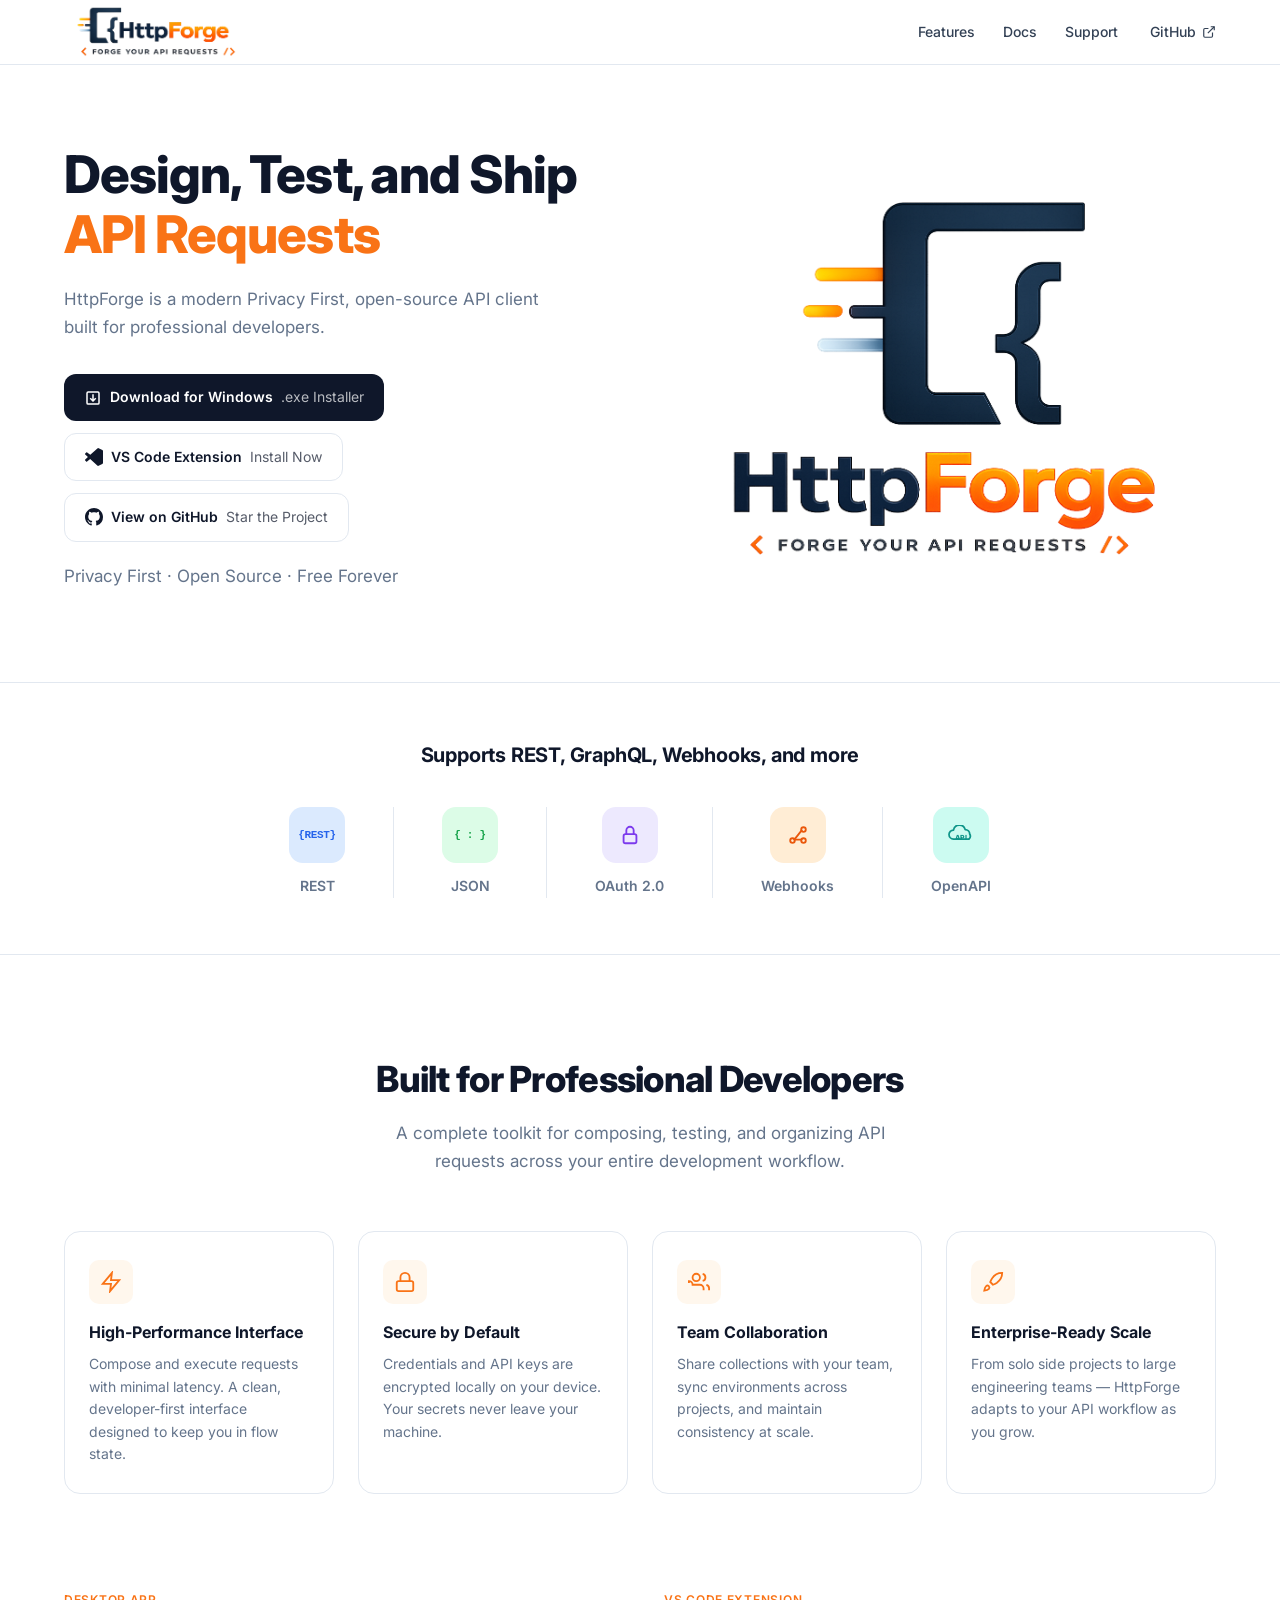
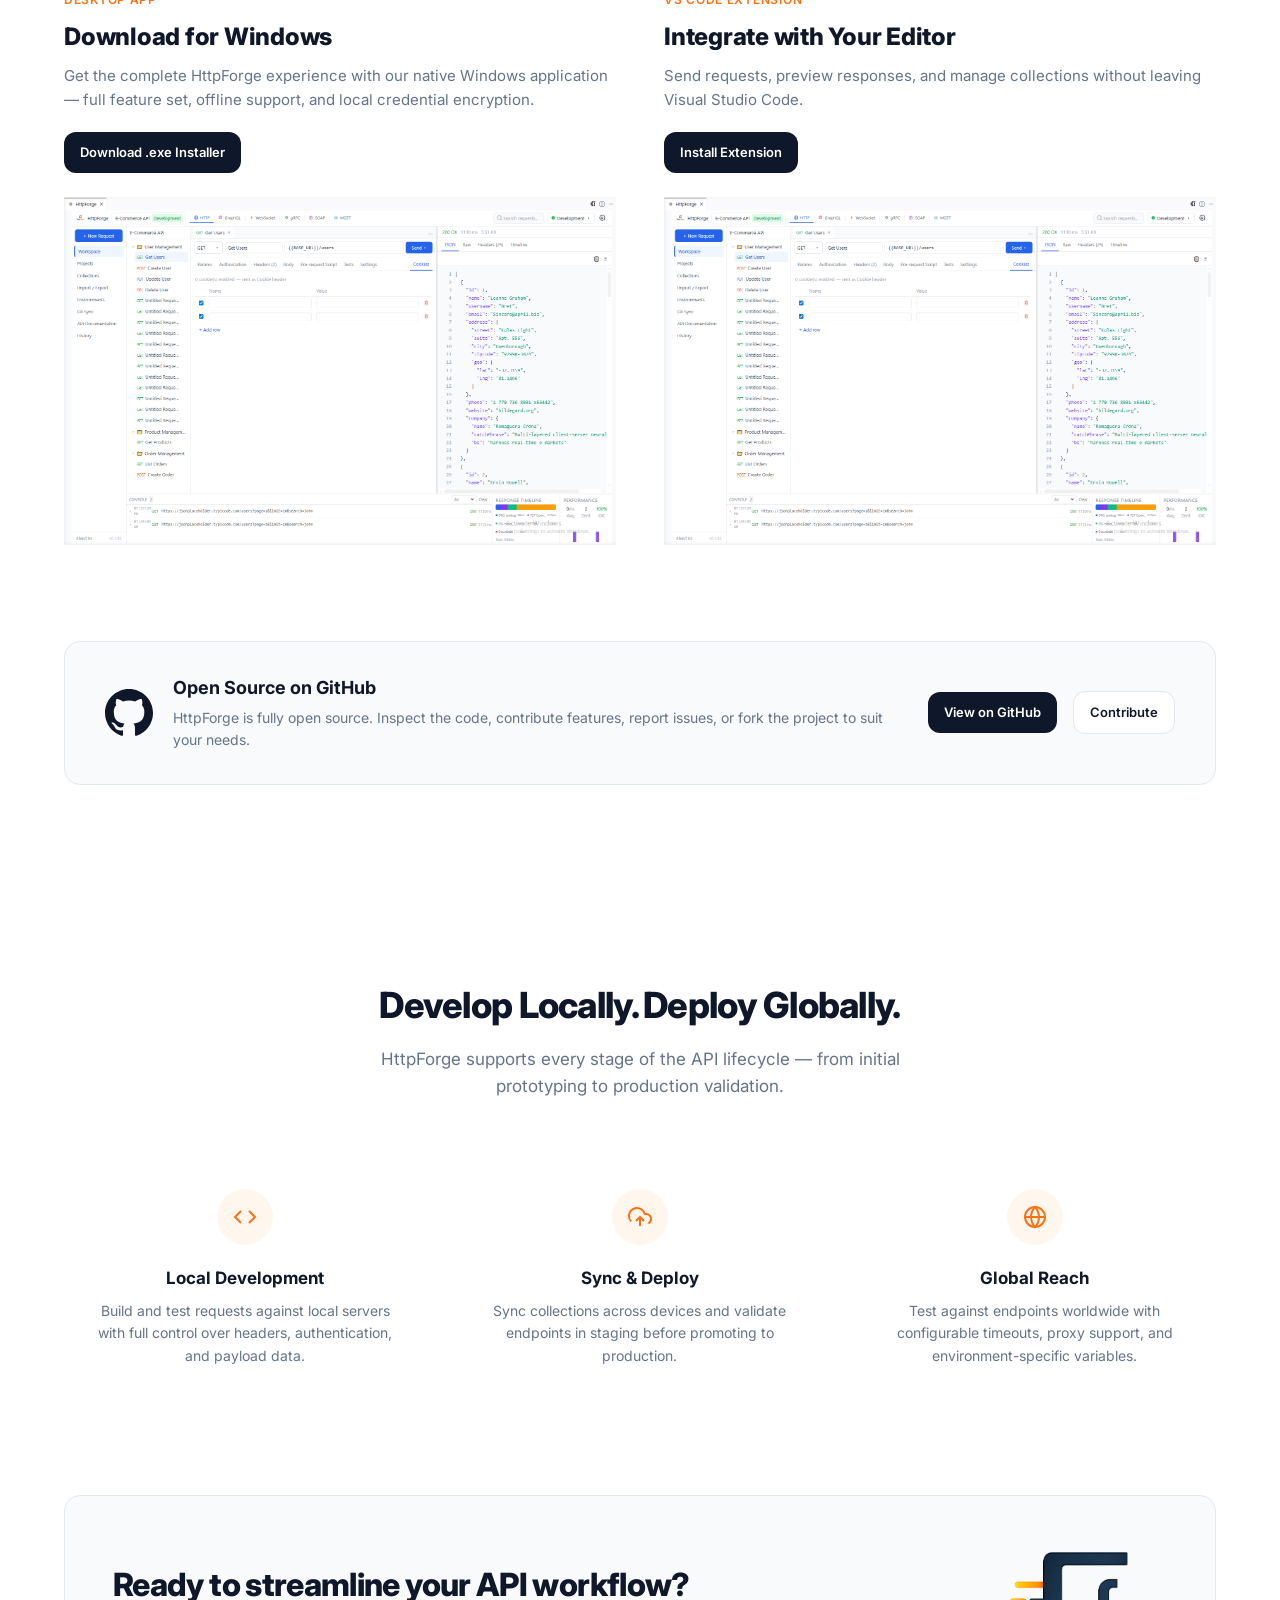
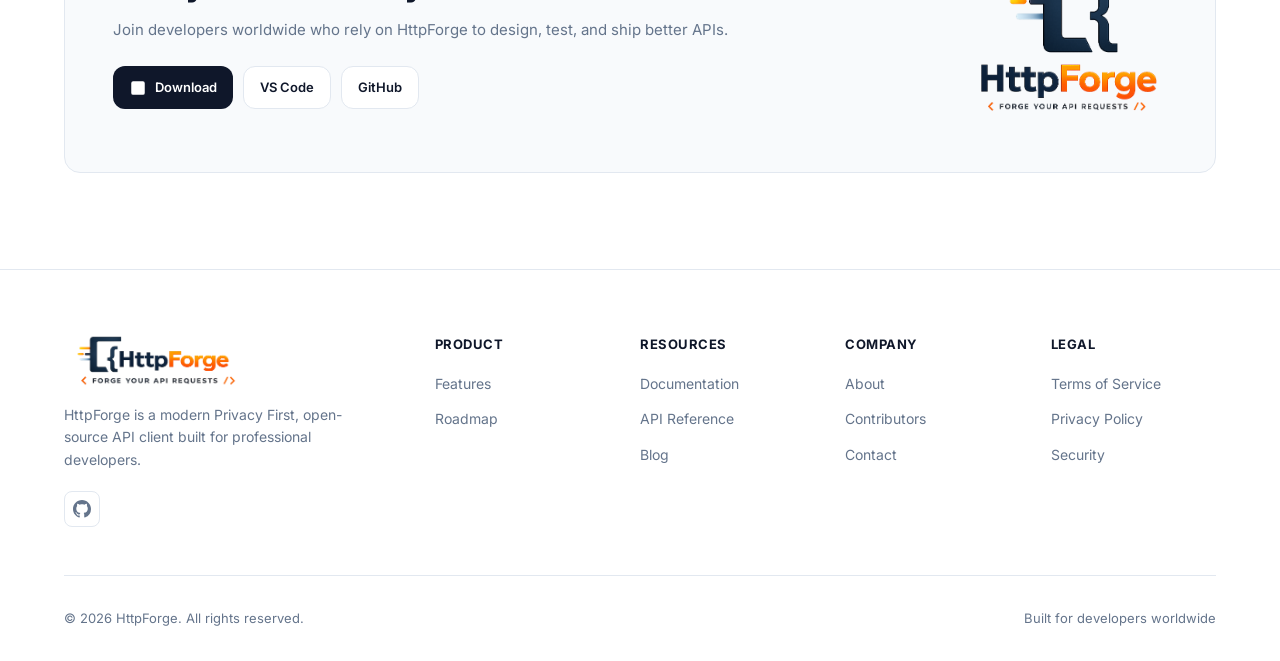
==== index.html @ e7be972b "updated updated" ====
<!DOCTYPE html>
<html lang="en">
<head>
  <meta charset="UTF-8">
  <meta name="viewport" content="width=device-width, initial-scale=1.0">
  <meta name="theme-color" content="#0f172a">
  <title>HttpForge — Modern Open-Source API Client for Developers</title>
  <meta name="description" content="HttpForge is a modern Privacy First, open-source API client built for professional developers. Design, test, and manage REST API requests on Windows and VS Code.">
  <meta name="keywords" content="API client, REST API testing, HTTP client, Postman alternative, open source API tool, VS Code extension, Windows API client">
  <meta name="robots" content="index, follow">
  <meta name="author" content="HttpForge">
  <link rel="canonical" href="https://httpforge.com/">
  <meta property="og:type" content="website">
  <meta property="og:url" content="https://httpforge.com/">
  <meta property="og:title" content="HttpForge — Modern Open-Source API Client for Developers">
  <meta property="og:description" content="HttpForge is a modern Privacy First, open-source API client built for professional developers.">
  <meta property="og:image" content="https://httpforge.com/assets/fulllogo.png">
  <meta property="og:site_name" content="HttpForge">
  <meta property="og:locale" content="en_US">
  <meta name="twitter:card" content="summary_large_image">
  <meta name="twitter:title" content="HttpForge — Modern Open-Source API Client for Developers">
  <meta name="twitter:description" content="HttpForge is a modern Privacy First, open-source API client built for professional developers.">
  <meta name="twitter:image" content="https://httpforge.com/assets/fulllogo.png">
  <meta name="theme-color" content="#0f172a">
  <link rel="preconnect" href="https://fonts.googleapis.com">
  <link rel="preconnect" href="https://fonts.gstatic.com" crossorigin>
  <link href="https://fonts.googleapis.com/css2?family=Inter:wght@400;500;600;700;800&display=swap" rel="stylesheet">
  <link rel="stylesheet" href="css/style.css">
  <link rel="icon" href="assets/logo.png" type="image/png">
  <script type="application/ld+json">
  {
    "@context": "https://schema.org",
    "@graph": [
      {
        "@type": "WebSite",
        "name": "HttpForge",
        "url": "https://httpforge.com",
        "description": "HttpForge is a modern Privacy First, open-source API client built for professional developers."
      },
      {
        "@type": "SoftwareApplication",
        "name": "HttpForge",
        "applicationCategory": "DeveloperApplication",
        "operatingSystem": "Windows",
        "offers": {
          "@type": "Offer",
          "price": "0",
          "priceCurrency": "USD"
        },
        "description": "HttpForge is a modern Privacy First, open-source API client built for professional developers.",
        "url": "https://httpforge.com",
        "downloadUrl": "https://httpforge.com/#download"
      },
      {
        "@type": "Organization",
        "name": "HttpForge",
        "url": "https://httpforge.com",
        "logo": "https://httpforge.com/assets/logo.png",
        "email": "httpforge@outlook.com",
        "sameAs": ["https://github.com/httpforge"]
      }
    ]
  }
  </script>
</head>
<body>

  <header class="header">
    <div class="container header-inner">
      <a href="index.html" class="logo">
        <img class="logo-icon" src="assets/logo.png" alt="HttpForge — Modern API Client" width="54" height="54">
      </a>
      <nav class="nav" aria-label="Main navigation">
        <ul class="nav-links" id="navLinks">
          <li><a href="#features">Features</a></li>
          <li><a href="docs.html">Docs</a></li>
          <li><a href="support.html">Support</a></li>
        </ul>
        <a href="https://github.com/httpforge" class="nav-github" target="_blank" rel="noopener noreferrer">
          GitHub
          <svg width="14" height="14" viewBox="0 0 24 24" fill="none" stroke="currentColor" stroke-width="2" aria-hidden="true"><path d="M18 13v6a2 2 0 01-2 2H5a2 2 0 01-2-2V8a2 2 0 012-2h6"/><polyline points="15 3 21 3 21 9"/><line x1="10" y1="14" x2="21" y2="3"/></svg>
        </a>
        <button class="menu-toggle" id="menuToggle" aria-label="Toggle navigation menu" aria-expanded="false">
          <svg width="24" height="24" viewBox="0 0 24 24" fill="none" stroke="currentColor" stroke-width="2" aria-hidden="true"><line x1="3" y1="6" x2="21" y2="6"/><line x1="3" y1="12" x2="21" y2="12"/><line x1="3" y1="18" x2="21" y2="18"/></svg>
        </button>
      </nav>
    </div>
  </header>

  <main>
  <section class="hero">
    <div class="container hero-inner">
      <div class="hero-content">
        <h1>Design, Test, and Ship <span class="accent">API Requests</span></h1>
        <p>HttpForge is a modern Privacy First, open-source API client built for professional developers.</p>
        <div class="hero-actions">
          <a href="#download" class="btn btn-primary">
            <svg class="btn-icon" viewBox="0 0 24 24" fill="currentColor"><path d="M3 5.5A2.5 2.5 0 015.5 3h13A2.5 2.5 0 0121 5.5v13a2.5 2.5 0 01-2.5 2.5h-13A2.5 2.5 0 013 18.5v-13zM5.5 5a.5.5 0 00-.5.5v13a.5.5 0 00.5.5h13a.5.5 0 00.5-.5v-13a.5.5 0 00-.5-.5h-13z"/><path d="M11 7h2v6.5l2-2 1.4 1.4L12 17.3 7.6 12.9 9 11.5l2 2V7z"/></svg>
            Download for Windows
            <span style="opacity:.7;font-weight:400">.exe Installer</span>
          </a>
          <a href="#vscode" class="btn btn-outline">
            <svg class="btn-icon" viewBox="0 0 24 24" fill="currentColor"><path d="M23.15 2.587L18.21.21a1.494 1.494 0 00-1.705.29l-9.46 8.63-4.12-3.128a.999.999 0 00-1.276.057L.327 7.261A1 1 0 00.326 8.74L3.899 12 .326 15.26a1 1 0 000 1.479l1.185 1.165a1 1 0 001.276.057l4.12-3.128 9.46 8.63a1.492 1.492 0 001.705.29l4.942-2.377A1.5 1.5 0 0024 20.06V3.939a1.5 1.5 0 00-.85-1.352z"/></svg>
            VS Code Extension
            <span style="opacity:.7;font-weight:400">Install Now</span>
          </a>
          <a href="https://github.com/httpforge" class="btn btn-outline" target="_blank" rel="noopener noreferrer">
            <svg class="btn-icon" viewBox="0 0 24 24" fill="currentColor"><path d="M12 0C5.37 0 0 5.37 0 12c0 5.31 3.435 9.795 8.205 11.385.6.105.825-.255.825-.57 0-.285-.015-1.23-.015-2.235-3.015.555-3.795-.735-4.035-1.395-.135-.345-.72-1.395-1.23-1.695-.42-.225-1.02-.78-.015-.795.945-.015 1.62.87 1.845 1.23 1.08 1.815 2.805 1.305 3.495.99.105-.78.42-1.305.765-1.605-2.67-.3-5.46-1.335-5.46-5.925 0-1.305.465-2.385 1.23-3.225-.12-.3-.54-1.53.12-3.18 0 0 1.005-.315 3.3 1.23.96-.27 1.98-.405 3-.405s2.04.135 3 .405c2.295-1.56 3.3-1.23 3.3-1.23.66 1.65.24 2.88.12 3.18.765.84 1.23 1.905 1.23 3.225 0 4.605-2.805 5.625-5.475 5.925.435.375.81 1.095.81 2.22 0 1.605-.015 2.895-.015 3.3 0 .315.225.69.825.57A12.02 12.02 0 0024 12c0-6.63-5.37-12-12-12z"/></svg>
            View on GitHub
            <span style="opacity:.7;font-weight:400">Star the Project</span>
          </a>
        </div>
        <p class="hero-note">Privacy First · Open Source · Free Forever</p>
      </div>
      <div class="hero-visual">
       <img src="assets/fulllogo.png" alt="HttpForge API client interface showing request builder and response panel" width="480" height="400">
      </div>
    </div>
  </section>

  <!-- Supported Protocols -->
  <section class="trusted" aria-label="Supported protocols">
    <div class="container trusted-inner">
      <p class="trusted-label">Supports REST, GraphQL, Webhooks, and more</p>
      <div class="protocol-grid">
        <div class="protocol-item">
          <div class="protocol-icon protocol-icon--rest" aria-hidden="true">
            <span class="protocol-glyphs">{REST}</span>
          </div>
          <span class="protocol-name">REST</span>
        </div>
        <div class="protocol-item">
          <div class="protocol-icon protocol-icon--json" aria-hidden="true">
            <span class="protocol-glyphs">{ : }</span>
          </div>
          <span class="protocol-name">JSON</span>
        </div>
        <div class="protocol-item">
          <div class="protocol-icon protocol-icon--oauth" aria-hidden="true">
            <svg width="22" height="22" viewBox="0 0 24 24" fill="none" stroke="currentColor" stroke-width="2" stroke-linecap="round" stroke-linejoin="round"><rect x="5" y="11" width="14" height="10" rx="2"/><path d="M8 11V7a4 4 0 118 0v4"/></svg>
          </div>
          <span class="protocol-name">OAuth 2.0</span>
        </div>
        <div class="protocol-item">
          <div class="protocol-icon protocol-icon--webhooks" aria-hidden="true">
            <svg width="22" height="22" viewBox="0 0 24 24" fill="none" stroke="currentColor" stroke-width="2" stroke-linecap="round"><circle cx="6" cy="18" r="2.5"/><circle cx="18" cy="6" r="2.5"/><circle cx="18" cy="18" r="2.5"/><line x1="8" y1="17" x2="16" y2="7"/><line x1="8" y1="17" x2="16" y2="17"/></svg>
          </div>
          <span class="protocol-name">Webhooks</span>
        </div>
        <div class="protocol-item">
          <div class="protocol-icon protocol-icon--openapi" aria-hidden="true">
            <svg width="28" height="20" viewBox="0 0 28 20" fill="none" stroke="currentColor" stroke-width="1.75" stroke-linecap="round" stroke-linejoin="round"><path d="M22 14H6.5A4.5 4.5 0 012 9.5 4.5 4.5 0 016.5 5 6 6 0 0118.2 4.5 4.5 4.5 0 0122.7 9 4 4 0 0122 14z"/></svg>
            <span class="protocol-openapi-text">API</span>
          </div>
          <span class="protocol-name">OpenAPI</span>
        </div>
      </div>
    </div>
  </section>

  <!-- Features -->
  <section class="section" id="features">
    <div class="container">
      <div class="section-header">
        <h2>Built for Professional Developers</h2>
        <p>A complete toolkit for composing, testing, and organizing API requests across your entire development workflow.</p>
      </div>
      <div class="features-grid">
        <div class="feature-card">
          <div class="feature-icon">
            <svg width="22" height="22" viewBox="0 0 24 24" fill="none" stroke="currentColor" stroke-width="2"><polygon points="13 2 3 14 12 14 11 22 21 10 12 10 13 2"/></svg>
          </div>
          <h3>High-Performance Interface</h3>
          <p>Compose and execute requests with minimal latency. A clean, developer-first interface designed to keep you in flow state.</p>
        </div>
        <div class="feature-card">
          <div class="feature-icon">
            <svg width="22" height="22" viewBox="0 0 24 24" fill="none" stroke="currentColor" stroke-width="2"><rect x="3" y="11" width="18" height="11" rx="2"/><path d="M7 11V7a5 5 0 0110 0v4"/></svg>
          </div>
          <h3>Secure by Default</h3>
          <p>Credentials and API keys are encrypted locally on your device. Your secrets never leave your machine.</p>
        </div>
        <div class="feature-card">
          <div class="feature-icon">
            <svg width="22" height="22" viewBox="0 0 24 24" fill="none" stroke="currentColor" stroke-width="2"><path d="M17 21v-2a4 4 0 00-4-4H5a4 4 0 00-4-4v2"/><circle cx="9" cy="7" r="4"/><path d="M23 21v-2a4 4 0 00-3-3.87M16 3.13a4 4 0 010 7.75"/></svg>
          </div>
          <h3>Team Collaboration</h3>
          <p>Share collections with your team, sync environments across projects, and maintain consistency at scale.</p>
        </div>
        <div class="feature-card">
          <div class="feature-icon">
            <svg width="22" height="22" viewBox="0 0 24 24" fill="none" stroke="currentColor" stroke-width="2"><path d="M4.5 16.5c-1.5 1.26-2 5-2 5s3.74-.5 5-2c.71-.84.7-2.13-.09-2.91a2.18 2.18 0 00-2.91-.09z"/><path d="M12 15l-3-3a22 22 0 012-3.95A12.88 12.88 0 0122 2c0 2.72-.78 7.5-6 11a22.35 22.35 0 01-4 2z"/></svg>
          </div>
          <h3>Enterprise-Ready Scale</h3>
          <p>From solo side projects to large engineering teams — HttpForge adapts to your API workflow as you grow.</p>
        </div>
      </div>
    </div>
  </section>

  <!-- Product Showcase -->
  <section class="section" style="padding-top:0">
    <div class="container product-showcase">
      <div class="product-block" id="download">
        <span class="product-label">Desktop App</span>
        <h3>Download for Windows</h3>
        <p>Get the complete HttpForge experience with our native Windows application — full feature set, offline support, and local credential encryption.</p>
        <a href="#" class="btn btn-primary btn-sm">Download .exe Installer</a>
        <image src="./assets/vs_code.png" />
      </div>
      <div class="product-block" id="vscode">
        <span class="product-label">VS Code Extension</span>
        <h3>Integrate with Your Editor</h3>
        <p>Send requests, preview responses, and manage collections without leaving Visual Studio Code.</p>
        <a href="#" class="btn btn-primary btn-sm">Install Extension</a>
        <image src="./assets/vs_code.png" />
      </div>
    </div>
  </section>

  <!-- Open Source -->
  <section class="opensource">
    <div class="container">
      <div class="opensource-card">
        <div class="opensource-info">
          <svg class="gh-icon" viewBox="0 0 24 24" fill="currentColor"><path d="M12 0C5.37 0 0 5.37 0 12c0 5.31 3.435 9.795 8.205 11.385.6.105.825-.255.825-.57 0-.285-.015-1.23-.015-2.235-3.015.555-3.795-.735-4.035-1.395-.135-.345-.72-1.395-1.23-1.695-.42-.225-1.02-.78-.015-.795.945-.015 1.62.87 1.845 1.23 1.08 1.815 2.805 1.305 3.495.99.105-.78.42-1.305.765-1.605-2.67-.3-5.46-1.335-5.46-5.925 0-1.305.465-2.385 1.23-3.225-.12-.3-.54-1.53.12-3.18 0 0 1.005-.315 3.3 1.23.96-.27 1.98-.405 3-.405s2.04.135 3 .405c2.295-1.56 3.3-1.23 3.3-1.23.66 1.65.24 2.88.12 3.18.765.84 1.23 1.905 1.23 3.225 0 4.605-2.805 5.625-5.475 5.925.435.375.81 1.095.81 2.22 0 1.605-.015 2.895-.015 3.3 0 .315.225.69.825.57A12.02 12.02 0 0024 12c0-6.63-5.37-12-12-12z"/></svg>
          <div>
            <h3>Open Source on GitHub</h3>
            <p>HttpForge is fully open source. Inspect the code, contribute features, report issues, or fork the project to suit your needs.</p>
          </div>
        </div>
        <div class="opensource-actions">
          <a href="https://github.com/httpforge" class="btn btn-primary btn-sm" target="_blank" rel="noopener noreferrer">View on GitHub</a>
          <a href="contributors.html" class="btn btn-outline btn-sm">Contribute</a>
        </div>
      </div>
    </div>
  </section>

  <!-- Deploy Globally -->
  <section class="section">
    <div class="container">
      <div class="section-header">
        <h2>Develop Locally. Deploy Globally.</h2>
        <p>HttpForge supports every stage of the API lifecycle — from initial prototyping to production validation.</p>
      </div>
      <div class="deploy-grid">
        <div class="deploy-card">
          <div class="deploy-icon">
            <svg width="24" height="24" viewBox="0 0 24 24" fill="none" stroke="currentColor" stroke-width="2"><polyline points="16 18 22 12 16 6"/><polyline points="8 6 2 12 8 18"/></svg>
          </div>
          <h3>Local Development</h3>
          <p>Build and test requests against local servers with full control over headers, authentication, and payload data.</p>
        </div>
        <div class="deploy-card">
          <div class="deploy-icon">
            <svg width="24" height="24" viewBox="0 0 24 24" fill="none" stroke="currentColor" stroke-width="2"><polyline points="16 16 12 12 8 16"/><line x1="12" y1="12" x2="12" y2="21"/><path d="M20.39 18.39A5 5 0 0018 9h-1.26A8 8 0 103 16.3"/></svg>
          </div>
          <h3>Sync &amp; Deploy</h3>
          <p>Sync collections across devices and validate endpoints in staging before promoting to production.</p>
        </div>
        <div class="deploy-card">
          <div class="deploy-icon">
            <svg width="24" height="24" viewBox="0 0 24 24" fill="none" stroke="currentColor" stroke-width="2"><circle cx="12" cy="12" r="10"/><line x1="2" y1="12" x2="22" y2="12"/><path d="M12 2a15.3 15.3 0 014 10 15.3 15.3 0 01-4 10 15.3 15.3 0 01-4-10 15.3 15.3 0 014-10z"/></svg>
          </div>
          <h3>Global Reach</h3>
          <p>Test against endpoints worldwide with configurable timeouts, proxy support, and environment-specific variables.</p>
        </div>
      </div>
    </div>
  </section>

  <!-- Bottom CTA -->
  <section class="bottom-cta">
    <div class="container">
      <div class="bottom-cta-card">
        <div class="bottom-cta-content">
          <h2>Ready to streamline your API workflow?</h2>
          <p>Join developers worldwide who rely on HttpForge to design, test, and ship better APIs.</p>
          <div class="bottom-cta-actions">
            <a href="#download" class="btn btn-primary btn-sm">
              <svg class="btn-icon" viewBox="0 0 24 24" fill="currentColor"><path d="M3 5.5A2.5 2.5 0 015.5 3h13A2.5 2.5 0 0121 5.5v13a2.5 2.5 0 01-2.5 2.5h-13A2.5 2.5 0 013 18.5v-13z"/></svg>
              Download
            </a>
            <a href="#vscode" class="btn btn-outline btn-sm">VS Code</a>
            <a href="https://github.com/httpforge" class="btn btn-outline btn-sm" target="_blank" rel="noopener noreferrer">GitHub</a>
          </div>
        </div>
        <div class="bottom-cta-visual">
        <img src="assets/fulllogo.png" alt="HttpForge logo" width="600" height="180">
        </div>
      </div>
    </div>
  </section>
  </main>

  <!-- Footer -->
  <footer class="footer">
    <div class="container">
      <div class="footer-grid">
        <div class="footer-brand">
          <a href="index.html" class="logo">
            <img class="logo-icon" src="assets/logo.png" alt="HttpForge logo" width="54" height="54">
          </a>
          <p>HttpForge is a modern Privacy First, open-source API client built for professional developers.</p>
          <div class="footer-social">
            <a href="https://github.com/httpforge" target="_blank" rel="noopener noreferrer" aria-label="HttpForge on GitHub">
              <svg width="18" height="18" viewBox="0 0 24 24" fill="currentColor" aria-hidden="true"><path d="M12 0C5.37 0 0 5.37 0 12c0 5.31 3.435 9.795 8.205 11.385.6.105.825-.255.825-.57 0-.285-.015-1.23-.015-2.235-3.015.555-3.795-.735-4.035-1.395-.135-.345-.72-1.395-1.23-1.695-.42-.225-1.02-.78-.015-.795.945-.015 1.62.87 1.845 1.23 1.08 1.815 2.805 1.305 3.495.99.105-.78.42-1.305.765-1.605-2.67-.3-5.46-1.335-5.46-5.925 0-1.305.465-2.385 1.23-3.225-.12-.3-.54-1.53.12-3.18 0 0 1.005-.315 3.3 1.23.96-.27 1.98-.405 3-.405s2.04.135 3 .405c2.295-1.56 3.3-1.23 3.3-1.23.66 1.65.24 2.88.12 3.18.765.84 1.23 1.905 1.23 3.225 0 4.605-2.805 5.625-5.475 5.925.435.375.81 1.095.81 2.22 0 1.605-.015 2.895-.015 3.3 0 .315.225.69.825.57A12.02 12.02 0 0024 12c0-6.63-5.37-12-12-12z"/></svg>
            </a>
          </div>
        </div>
        <div class="footer-col">
          <h4>Product</h4>
          <ul>
            <li><a href="#features">Features</a></li>
            <li><a href="roadmap.html">Roadmap</a></li>
          </ul>
        </div>
        <div class="footer-col">
          <h4>Resources</h4>
          <ul>
            <li><a href="docs.html">Documentation</a></li>
            <li><a href="api-reference.html">API Reference</a></li>
            <li><a href="blog.html">Blog</a></li>
          </ul>
        </div>
        <div class="footer-col">
          <h4>Company</h4>
          <ul>
            <li><a href="about.html">About</a></li>
            <li><a href="contributors.html">Contributors</a></li>
            <li><a href="support.html">Contact</a></li>
          </ul>
        </div>
        <div class="footer-col">
          <h4>Legal</h4>
          <ul>
            <li><a href="terms.html">Terms of Service</a></li>
            <li><a href="privacy.html">Privacy Policy</a></li>
            <li><a href="security.html">Security</a></li>
          </ul>
        </div>
      </div>
      <div class="footer-bottom">
        <span>&copy; 2026 HttpForge. All rights reserved.</span>
        <span>Built for developers worldwide</span>
      </div>
    </div>
  </footer>

  <script src="js/site.js"></script>
</body>
</html>
---- css/style.css ----
/* HttpForge Landing Page */

:root {
  --color-primary: #0f172a;
  --color-accent: #f97316;
  --color-accent-light: #fff7ed;
  --color-text: #334155;
  --color-text-muted: #64748b;
  --color-border: #e2e8f0;
  --color-bg-subtle: #f8fafc;
  --font-sans: 'Inter', system-ui, -apple-system, sans-serif;
  --container-max: 1200px;
  --radius: 12px;
  --radius-lg: 16px;
}

*,
*::before,
*::after {
  box-sizing: border-box;
  margin: 0;
  padding: 0;
}

html {
  scroll-behavior: smooth;
}

body {
  font-family: var(--font-sans);
  color: var(--color-text);
  background: #fff;
  line-height: 1.6;
  -webkit-font-smoothing: antialiased;
}

a {
  color: inherit;
  text-decoration: none;
}

img {
  max-width: 100%;
  display: block;
}

.container {
  max-width: var(--container-max);
  margin: 0 auto;
  padding: 0 24px;
}

/* ── Header ── */
.header {
  position: sticky;
  top: 0;
  z-index: 100;
  background: rgba(255, 255, 255, 0.92);
  backdrop-filter: blur(12px);
  border-bottom: 1px solid var(--color-border);
}

.header-inner {
  display: flex;
  align-items: center;
  justify-content: space-between;
  height: 64px;
}

.logo {
  display: flex;
  align-items: center;
  gap: 10px;
  font-weight: 700;
  font-size: 1.125rem;
  color: var(--color-primary);
}

.logo-icon {
  width: auto;
  height: 54px;
}

.nav {
  display: flex;
  align-items: center;
  gap: 32px;
}

.nav-links {
  display: flex;
  gap: 28px;
  list-style: none;
}

.nav-links a {
  font-size: 0.875rem;
  font-weight: 500;
  color: var(--color-text);
  transition: color 0.15s;
}

.nav-links a:hover {
  color: var(--color-accent);
}

.nav-github {
  display: flex;
  align-items: center;
  gap: 6px;
  font-size: 0.875rem;
  font-weight: 500;
  color: var(--color-text);
}

.nav-github:hover {
  color: var(--color-accent);
}

.menu-toggle {
  display: none;
  background: none;
  border: none;
  cursor: pointer;
  padding: 4px;
}

/* ── Buttons ── */
.btn {
  display: inline-flex;
  align-items: center;
  gap: 8px;
  padding: 12px 20px;
  border-radius: var(--radius);
  font-size: 0.875rem;
  font-weight: 600;
  cursor: pointer;
  transition: all 0.15s;
  border: none;
  white-space: nowrap;
}

.btn-primary {
  background: var(--color-primary);
  color: #fff;
}

.btn-primary:hover {
  background: #1e293b;
  transform: translateY(-1px);
}

.btn-outline {
  background: #fff;
  color: var(--color-primary);
  border: 1.5px solid var(--color-border);
}

.btn-outline:hover {
  border-color: var(--color-primary);
  background: var(--color-bg-subtle);
}

.btn-sm {
  padding: 10px 16px;
  font-size: 0.8125rem;
}

.btn-icon {
  width: 18px;
  height: 18px;
  flex-shrink: 0;
}

.hero {
  padding: 80px 0 60px;
  overflow: hidden;
}

.hero-inner {
  display: grid;
  grid-template-columns: 1fr 1fr;
  gap: 48px;
  align-items: center;
}

.hero-content h1 {
  font-size: clamp(2.25rem, 5vw, 3.25rem);
  font-weight: 800;
  line-height: 1.15;
  color: var(--color-primary);
  letter-spacing: -0.02em;
  margin-bottom: 20px;
}

.hero-content h1 .accent {
  color: var(--color-accent);
}

.hero-content p {
  font-size: 1.0625rem;
  color: var(--color-text-muted);
  max-width: 480px;
  margin-bottom: 32px;
  line-height: 1.7;
}

.hero-actions {
  display: flex;
  flex-wrap: wrap;
  gap: 12px;
  margin-bottom: 20px;
}

.hero-note {
  font-size: 0.8125rem;
  color: var(--color-text-muted);
}

.hero-visual {
  display: flex;
  justify-content: center;
  align-items: center;
}

.hero-graphic {
  width: 100%;
  max-width: 480px;
}

/* ── Supported Protocols ── */
.trusted {
  padding: 56px 0;
  border-top: 1px solid var(--color-border);
  border-bottom: 1px solid var(--color-border);
}

.trusted-inner {
  text-align: center;
}

.trusted-label {
  font-size: clamp(1.0625rem, 2vw, 1.25rem);
  font-weight: 700;
  color: var(--color-primary);
  margin-bottom: 36px;
  letter-spacing: -0.01em;
}

.protocol-grid {
  display: flex;
  align-items: center;
  justify-content: center;
  flex-wrap: wrap;
  gap: 0;
}

.protocol-item {
  display: flex;
  flex-direction: column;
  align-items: center;
  gap: 12px;
  padding: 0 clamp(20px, 4vw, 48px);
  border-right: 1px solid var(--color-border);
}

.protocol-item:last-child {
  border-right: none;
}

.protocol-icon {
  width: 56px;
  height: 56px;
  border-radius: 14px;
  display: flex;
  align-items: center;
  justify-content: center;
}

.protocol-glyphs {
  font-size: 0.6875rem;
  font-weight: 700;
  letter-spacing: -0.03em;
  font-family: ui-monospace, SFMono-Regular, Menlo, Monaco, Consolas, monospace;
  line-height: 1;
}

.protocol-icon--rest {
  background: #dbeafe;
  color: #2563eb;
}

.protocol-icon--json {
  background: #dcfce7;
  color: #16a34a;
}

.protocol-icon--oauth {
  background: #ede9fe;
  color: #7c3aed;
}

.protocol-icon--webhooks {
  background: #ffedd5;
  color: #ea580c;
}

.protocol-icon--openapi {
  background: #ccfbf1;
  color: #0d9488;
  position: relative;
}

.protocol-openapi-text {
  position: absolute;
  top: 50%;
  left: 50%;
  transform: translate(-50%, -20%);
  font-size: 0.4375rem;
  font-weight: 800;
  letter-spacing: 0.04em;
  line-height: 1;
}

.protocol-name {
  font-size: 0.875rem;
  font-weight: 600;
  color: var(--color-text-muted);
}

@media (max-width: 768px) {
  .protocol-item {
    padding: 0 24px;
  }
}

@media (max-width: 640px) {
  .protocol-grid {
    display: flex;
    flex-wrap: wrap;
    justify-content: center;
    gap: 28px 40px;
    max-width: 420px;
    margin: 0 auto;
  }

  .protocol-item {
    padding: 0;
    border-right: none;
    min-width: 72px;
  }
}

/* ── Section common ── */
.section {
  padding: 96px 0;
}

.section-header {
  text-align: center;
  margin-bottom: 56px;
}

.section-header h2 {
  font-size: clamp(1.75rem, 3vw, 2.25rem);
  font-weight: 800;
  color: var(--color-primary);
  letter-spacing: -0.02em;
  margin-bottom: 12px;
}

.section-header p {
  font-size: 1.0625rem;
  color: var(--color-text-muted);
  max-width: 520px;
  margin: 0 auto;
}

/* ── Features Grid ── */
.features-grid {
  display: grid;
  grid-template-columns: repeat(4, 1fr);
  gap: 24px;
}

.feature-card {
  padding: 28px 24px;
  border: 1px solid var(--color-border);
  border-radius: var(--radius-lg);
  transition: box-shadow 0.2s, border-color 0.2s;
}

.feature-card:hover {
  box-shadow: 0 4px 24px rgba(15, 23, 42, 0.06);
  border-color: #cbd5e1;
}

.feature-icon {
  width: 44px;
  height: 44px;
  background: var(--color-accent-light);
  border-radius: 10px;
  display: flex;
  align-items: center;
  justify-content: center;
  margin-bottom: 16px;
  color: var(--color-accent);
}

.feature-card h3 {
  font-size: 1rem;
  font-weight: 700;
  color: var(--color-primary);
  margin-bottom: 8px;
}

.feature-card p {
  font-size: 0.875rem;
  color: var(--color-text-muted);
  line-height: 1.6;
}

/* ── Product Showcase ── */
.product-showcase {
  display: grid;
  grid-template-columns: 1fr 1fr;
  gap: 48px;
}

.product-block {
  display: flex;
  flex-direction: column;
}

.product-label {
  font-size: 0.75rem;
  font-weight: 600;
  text-transform: uppercase;
  letter-spacing: 0.06em;
  color: var(--color-accent);
  margin-bottom: 8px;
}

.product-block h3 {
  font-size: 1.5rem;
  font-weight: 800;
  color: var(--color-primary);
  margin-bottom: 8px;
  letter-spacing: -0.01em;
}

.product-block > p {
  font-size: 0.9375rem;
  color: var(--color-text-muted);
  margin-bottom: 20px;
}

.product-block .btn {
  align-self: flex-start;
  margin-bottom: 24px;
}

.product-screenshot {
  border-radius: var(--radius-lg);
  border: 1px solid var(--color-border);
  overflow: hidden;
  box-shadow: 0 8px 32px rgba(15, 23, 42, 0.08);
  background: var(--color-primary);
  aspect-ratio: 16 / 10;
}

/* ── Open Source Banner ── */
.opensource {
  padding: 0 0 96px;
}

.opensource-card {
  display: flex;
  align-items: center;
  justify-content: space-between;
  gap: 32px;
  padding: 32px 40px;
  border: 1px solid var(--color-border);
  border-radius: var(--radius-lg);
  background: var(--color-bg-subtle);
}

.opensource-info {
  display: flex;
  align-items: center;
  gap: 20px;
}

.opensource-info .gh-icon {
  width: 48px;
  height: 48px;
  color: var(--color-primary);
  flex-shrink: 0;
}

.opensource-info h3 {
  font-size: 1.125rem;
  font-weight: 700;
  color: var(--color-primary);
  margin-bottom: 4px;
}

.opensource-info p {
  font-size: 0.875rem;
  color: var(--color-text-muted);
}

.opensource-actions {
  display: flex;
  align-items: center;
  gap: 16px;
  flex-shrink: 0;
}

.badge {
  display: inline-flex;
  align-items: center;
  gap: 6px;
  padding: 6px 12px;
  border-radius: 999px;
  font-size: 0.75rem;
  font-weight: 600;
  background: #fff;
  border: 1px solid var(--color-border);
  color: var(--color-text);
}

.badge svg {
  width: 14px;
  height: 14px;
}

/* ── Deploy Section ── */
.deploy-grid {
  display: grid;
  grid-template-columns: repeat(3, 1fr);
  gap: 32px;
}

.deploy-card {
  text-align: center;
  padding: 32px 24px;
}

.deploy-icon {
  width: 56px;
  height: 56px;
  border-radius: 50%;
  background: var(--color-accent-light);
  display: flex;
  align-items: center;
  justify-content: center;
  margin: 0 auto 20px;
  color: var(--color-accent);
}

.deploy-card h3 {
  font-size: 1.0625rem;
  font-weight: 700;
  color: var(--color-primary);
  margin-bottom: 8px;
}

.deploy-card p {
  font-size: 0.875rem;
  color: var(--color-text-muted);
  line-height: 1.6;
}

/* ── Bottom CTA ── */
.bottom-cta {
  padding: 0 0 96px;
}

.bottom-cta-card {
  display: grid;
  grid-template-columns: 1fr auto;
  gap: 32px;
  align-items: center;
  padding: 48px;
  border-radius: var(--radius-lg);
  background: var(--color-bg-subtle);
  border: 1px solid var(--color-border);
}

.bottom-cta-content h2 {
  font-size: clamp(1.5rem, 3vw, 2rem);
  font-weight: 800;
  color: var(--color-primary);
  margin-bottom: 8px;
  letter-spacing: -0.02em;
}

.bottom-cta-content p {
  font-size: 0.9375rem;
  color: var(--color-text-muted);
  margin-bottom: 24px;
}

.bottom-cta-actions {
  display: flex;
  flex-wrap: wrap;
  gap: 10px;
}

.bottom-cta-visual {
  width: 200px;
  flex-shrink: 0;
}

/* ── Footer ── */
.footer {
  border-top: 1px solid var(--color-border);
  padding: 64px 0 32px;
  background: #fff;
}

.footer-grid {
  display: grid;
  grid-template-columns: 2fr 1fr 1fr 1fr 1fr;
  gap: 40px;
  margin-bottom: 48px;
}

.footer-brand p {
  font-size: 0.875rem;
  color: var(--color-text-muted);
  margin: 16px 0 20px;
  max-width: 280px;
  line-height: 1.6;
}

.footer-social {
  display: flex;
  gap: 12px;
}

.footer-social a {
  width: 36px;
  height: 36px;
  border-radius: 8px;
  border: 1px solid var(--color-border);
  display: flex;
  align-items: center;
  justify-content: center;
  color: var(--color-text-muted);
  transition: all 0.15s;
}

.footer-social a:hover {
  color: var(--color-accent);
  border-color: var(--color-accent);
}

.footer-col h4 {
  font-size: 0.8125rem;
  font-weight: 700;
  color: var(--color-primary);
  margin-bottom: 16px;
  text-transform: uppercase;
  letter-spacing: 0.04em;
}

.footer-col ul {
  list-style: none;
}

.footer-col li {
  margin-bottom: 10px;
}

.footer-col a {
  font-size: 0.875rem;
  color: var(--color-text-muted);
  transition: color 0.15s;
}

.footer-col a:hover {
  color: var(--color-accent);
}

.footer-bottom {
  display: flex;
  align-items: center;
  justify-content: space-between;
  padding-top: 32px;
  border-top: 1px solid var(--color-border);
  font-size: 0.8125rem;
  color: var(--color-text-muted);
}

/* ── Mock UI (screenshots) ── */
.mock-ui {
  width: 100%;
  height: 100%;
  display: flex;
  flex-direction: column;
  font-size: 10px;
}

.mock-titlebar {
  display: flex;
  align-items: center;
  gap: 6px;
  padding: 8px 12px;
  background: #1e293b;
  border-bottom: 1px solid #334155;
}

.mock-dot {
  width: 8px;
  height: 8px;
  border-radius: 50%;
}

.mock-dot.red { background: #ef4444; }
.mock-dot.yellow { background: #eab308; }
.mock-dot.green { background: #22c55e; }

.mock-body {
  display: flex;
  flex: 1;
}

.mock-sidebar {
  width: 28%;
  background: #0f172a;
  padding: 12px 8px;
  border-right: 1px solid #334155;
}

.mock-sidebar-item {
  padding: 6px 8px;
  border-radius: 4px;
  color: #94a3b8;
  margin-bottom: 4px;
  font-size: 9px;
}

.mock-sidebar-item.active {
  background: #1e293b;
  color: #f97316;
}

.mock-main {
  flex: 1;
  padding: 12px;
  background: #1e293b;
}

.mock-tab-row {
  display: flex;
  gap: 4px;
  margin-bottom: 8px;
}

.mock-tab {
  padding: 4px 10px;
  background: #334155;
  border-radius: 4px 4px 0 0;
  color: #cbd5e1;
  font-size: 8px;
}

.mock-tab.active {
  background: #0f172a;
  color: #f97316;
}

.mock-code {
  background: #0f172a;
  border-radius: 4px;
  padding: 8px;
  font-family: 'Courier New', monospace;
  color: #94a3b8;
  line-height: 1.8;
  font-size: 8px;
}

.mock-code .kw { color: #f97316; }
.mock-code .str { color: #22c55e; }
.mock-code .key { color: #60a5fa; }

/* ── Responsive ── */
@media (max-width: 1024px) {
  .features-grid {
    grid-template-columns: repeat(2, 1fr);
  }

  .footer-grid {
    grid-template-columns: 1fr 1fr 1fr;
  }

  .footer-brand {
    grid-column: 1 / -1;
  }
}

@media (max-width: 768px) {
  .nav-links {
    display: none;
  }

  .nav-links.open {
    display: flex;
    flex-direction: column;
    position: absolute;
    top: 64px;
    left: 0;
    right: 0;
    background: #fff;
    padding: 16px 24px;
    border-bottom: 1px solid var(--color-border);
    gap: 16px;
  }

  .menu-toggle {
    display: block;
  }

  .hero-inner {
    grid-template-columns: 1fr;
    text-align: center;
  }

  .hero-content p {
    margin-left: auto;
    margin-right: auto;
  }

  .hero-actions {
    justify-content: center;
  }

  .hero-visual {
    order: -1;
  }

  .hero-graphic {
    max-width: 320px;
  }

  .product-showcase {
    grid-template-columns: 1fr;
  }

  .deploy-grid {
    grid-template-columns: 1fr;
  }

  .opensource-card {
    flex-direction: column;
    text-align: center;
  }

  .opensource-info {
    flex-direction: column;
  }

  .opensource-actions {
    flex-direction: column;
  }

  .bottom-cta-card {
    grid-template-columns: 1fr;
    text-align: center;
    padding: 32px 24px;
  }

  .bottom-cta-actions {
    justify-content: center;
  }

  .bottom-cta-visual {
    display: none;
  }

  .footer-grid {
    grid-template-columns: 1fr 1fr;
    gap: 32px;
  }

  .footer-bottom {
    flex-direction: column;
    gap: 8px;
    text-align: center;
  }
}

@media (max-width: 480px) {
  .features-grid {
    grid-template-columns: 1fr;
  }

  .hero-actions .btn {
    width: 100%;
    justify-content: center;
  }

  .footer-grid {
    grid-template-columns: 1fr;
  }
}

/* ── Inner Pages ── */
.page-hero {
  padding: 56px 0 40px;
  background: var(--color-bg-subtle);
  border-bottom: 1px solid var(--color-border);
}

.page-hero h1 {
  font-size: clamp(1.875rem, 4vw, 2.5rem);
  font-weight: 800;
  color: var(--color-primary);
  letter-spacing: -0.02em;
  margin-bottom: 12px;
}

.page-hero p {
  font-size: 1.0625rem;
  color: var(--color-text-muted);
  max-width: 640px;
}

.breadcrumb {
  display: flex;
  flex-wrap: wrap;
  gap: 8px;
  font-size: 0.8125rem;
  color: var(--color-text-muted);
  margin-bottom: 16px;
}

.breadcrumb a:hover {
  color: var(--color-accent);
}

.breadcrumb span {
  color: var(--color-text);
}

.page-body {
  padding: 48px 0 80px;
}

.page-layout {
  display: grid;
  grid-template-columns: 240px 1fr;
  gap: 48px;
  align-items: start;
}

.page-sidebar {
  position: sticky;
  top: 88px;
}

.page-sidebar nav {
  display: flex;
  flex-direction: column;
  gap: 4px;
}

.page-sidebar a {
  display: block;
  padding: 8px 12px;
  border-radius: 8px;
  font-size: 0.875rem;
  font-weight: 500;
  color: var(--color-text);
  transition: background 0.15s, color 0.15s;
}

.page-sidebar a:hover,
.page-sidebar a.active {
  background: var(--color-accent-light);
  color: var(--color-accent);
}

.privacy-first-callout {
  padding: 32px 36px;
  border: 1px solid var(--color-border);
  border-radius: var(--radius-lg);
  background: var(--color-bg-subtle);
  margin-bottom: 2rem;
}

.privacy-first-callout p {
  font-size: 1.0625rem;
  line-height: 1.65;
}

.privacy-first-callout p + p {
  margin-top: 0.75rem;
}

.privacy-first-tagline {
  margin-top: 1.25rem;
  padding-top: 1.25rem;
  border-top: 1px solid var(--color-border);
  font-size: 0.9375rem;
  color: var(--color-text-muted);
}

.prose-meta {
  font-size: 0.875rem;
  color: var(--color-text-muted);
  margin-bottom: 0;
}

.prose {

  color: var(--color-text);
}

.prose > * + * {
  margin-top: 1.25rem;
}

.prose h2 {
  font-size: 1.375rem;
  font-weight: 700;
  color: var(--color-primary);
  margin-top: 2.5rem;
  padding-top: 0.5rem;
}

.prose .privacy-first-callout h2 {
  font-size: 1.5rem;
  font-weight: 800;
  margin-top: 0;
  padding-top: 0;
}

.prose h3 {
  font-size: 1.125rem;
  font-weight: 600;
  color: var(--color-primary);
  margin-top: 2rem;
}

.prose p,
.prose li {
  line-height: 1.75;
}

.prose ul,
.prose ol {
  padding-left: 1.25rem;
}

.prose li + li {
  margin-top: 0.5rem;
}

.prose a {
  color: var(--color-accent);
  text-decoration: underline;
  text-underline-offset: 2px;
}

.prose a:hover {
  color: #ea580c;
}

.prose code {
  font-family: 'Courier New', monospace;
  font-size: 0.875em;
  background: var(--color-bg-subtle);
  padding: 2px 6px;
  border-radius: 4px;
  border: 1px solid var(--color-border);
}

.prose pre {
  background: var(--color-primary);
  color: #e2e8f0;
  padding: 16px 20px;
  border-radius: var(--radius);
  overflow-x: auto;
  font-size: 0.8125rem;
  line-height: 1.7;
}

.prose pre code {
  background: none;
  border: none;
  padding: 0;
  color: inherit;
}

.info-card {
  background: var(--color-bg-subtle);
  border: 1px solid var(--color-border);
  border-radius: var(--radius-lg);
  padding: 24px;
}

.info-card h3 {
  font-size: 1rem;
  font-weight: 600;
  color: var(--color-primary);
  margin-bottom: 8px;
}

.info-card p {
  font-size: 0.9375rem;
  color: var(--color-text-muted);
}

.info-grid {
  display: grid;
  grid-template-columns: repeat(auto-fit, minmax(260px, 1fr));
  gap: 20px;
  margin-top: 32px;
}

.roadmap-item {
  display: grid;
  grid-template-columns: 120px 1fr;
  gap: 24px;
  padding: 24px 0;
  border-bottom: 1px solid var(--color-border);
}

.roadmap-status {
  font-size: 0.75rem;
  font-weight: 700;
  text-transform: uppercase;
  letter-spacing: 0.05em;
  padding: 6px 10px;
  border-radius: 6px;
  text-align: center;
  height: fit-content;
}

.roadmap-status.shipped { background: #dcfce7; color: #166534; }
.roadmap-status.progress { background: #ffedd5; color: #c2410c; }
.roadmap-status.planned { background: #f1f5f9; color: #475569; }

.faq-item {
  padding: 20px 0;
  border-bottom: 1px solid var(--color-border);
}

.faq-item h3 {
  font-size: 1rem;
  font-weight: 600;
  color: var(--color-primary);
  margin-bottom: 8px;
}

.faq-item p {
  font-size: 0.9375rem;
  color: var(--color-text-muted);
}

.nav-links a.active {
  color: var(--color-accent);
}

@media (max-width: 768px) {
  .page-layout {
    grid-template-columns: 1fr;
  }

  .page-sidebar {
    position: static;
  }

  .page-sidebar nav {
    flex-direction: row;
    flex-wrap: wrap;
  }

  .roadmap-item {
    grid-template-columns: 1fr;
    gap: 12px;
  }
}
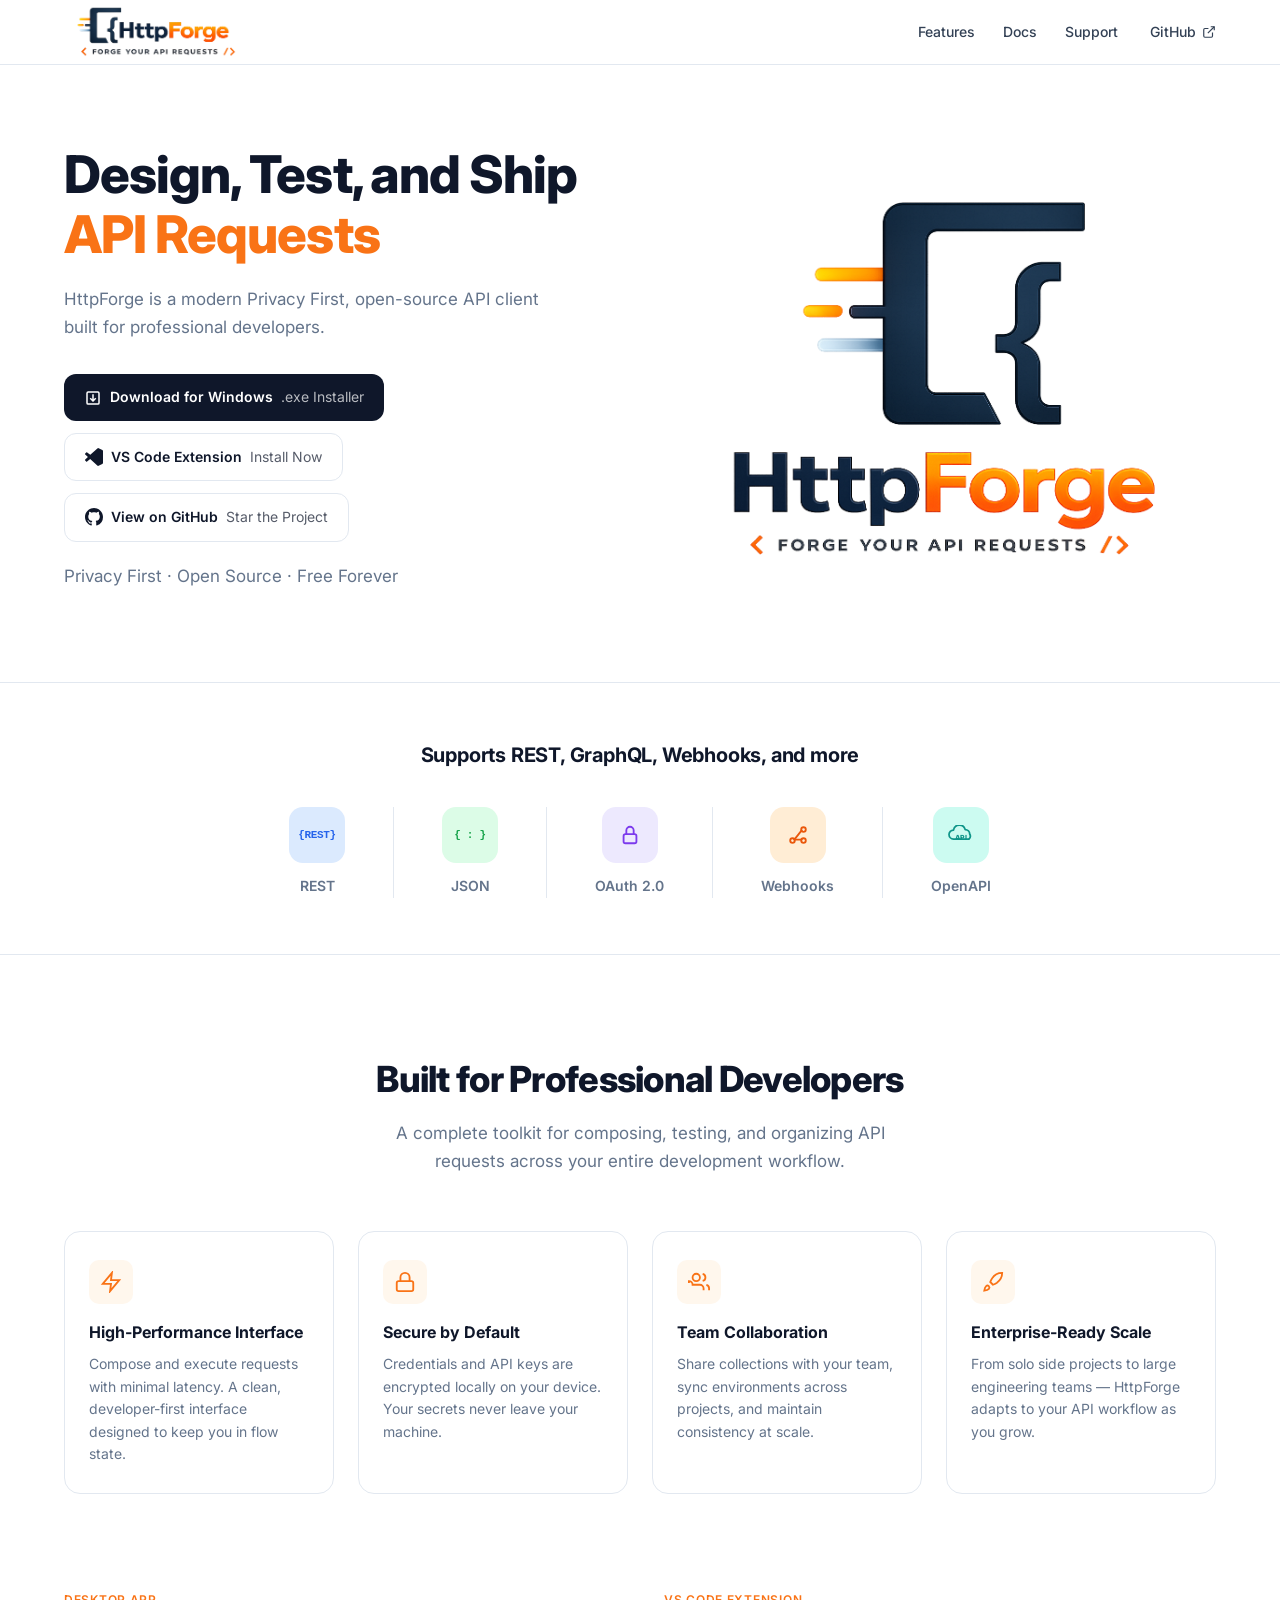
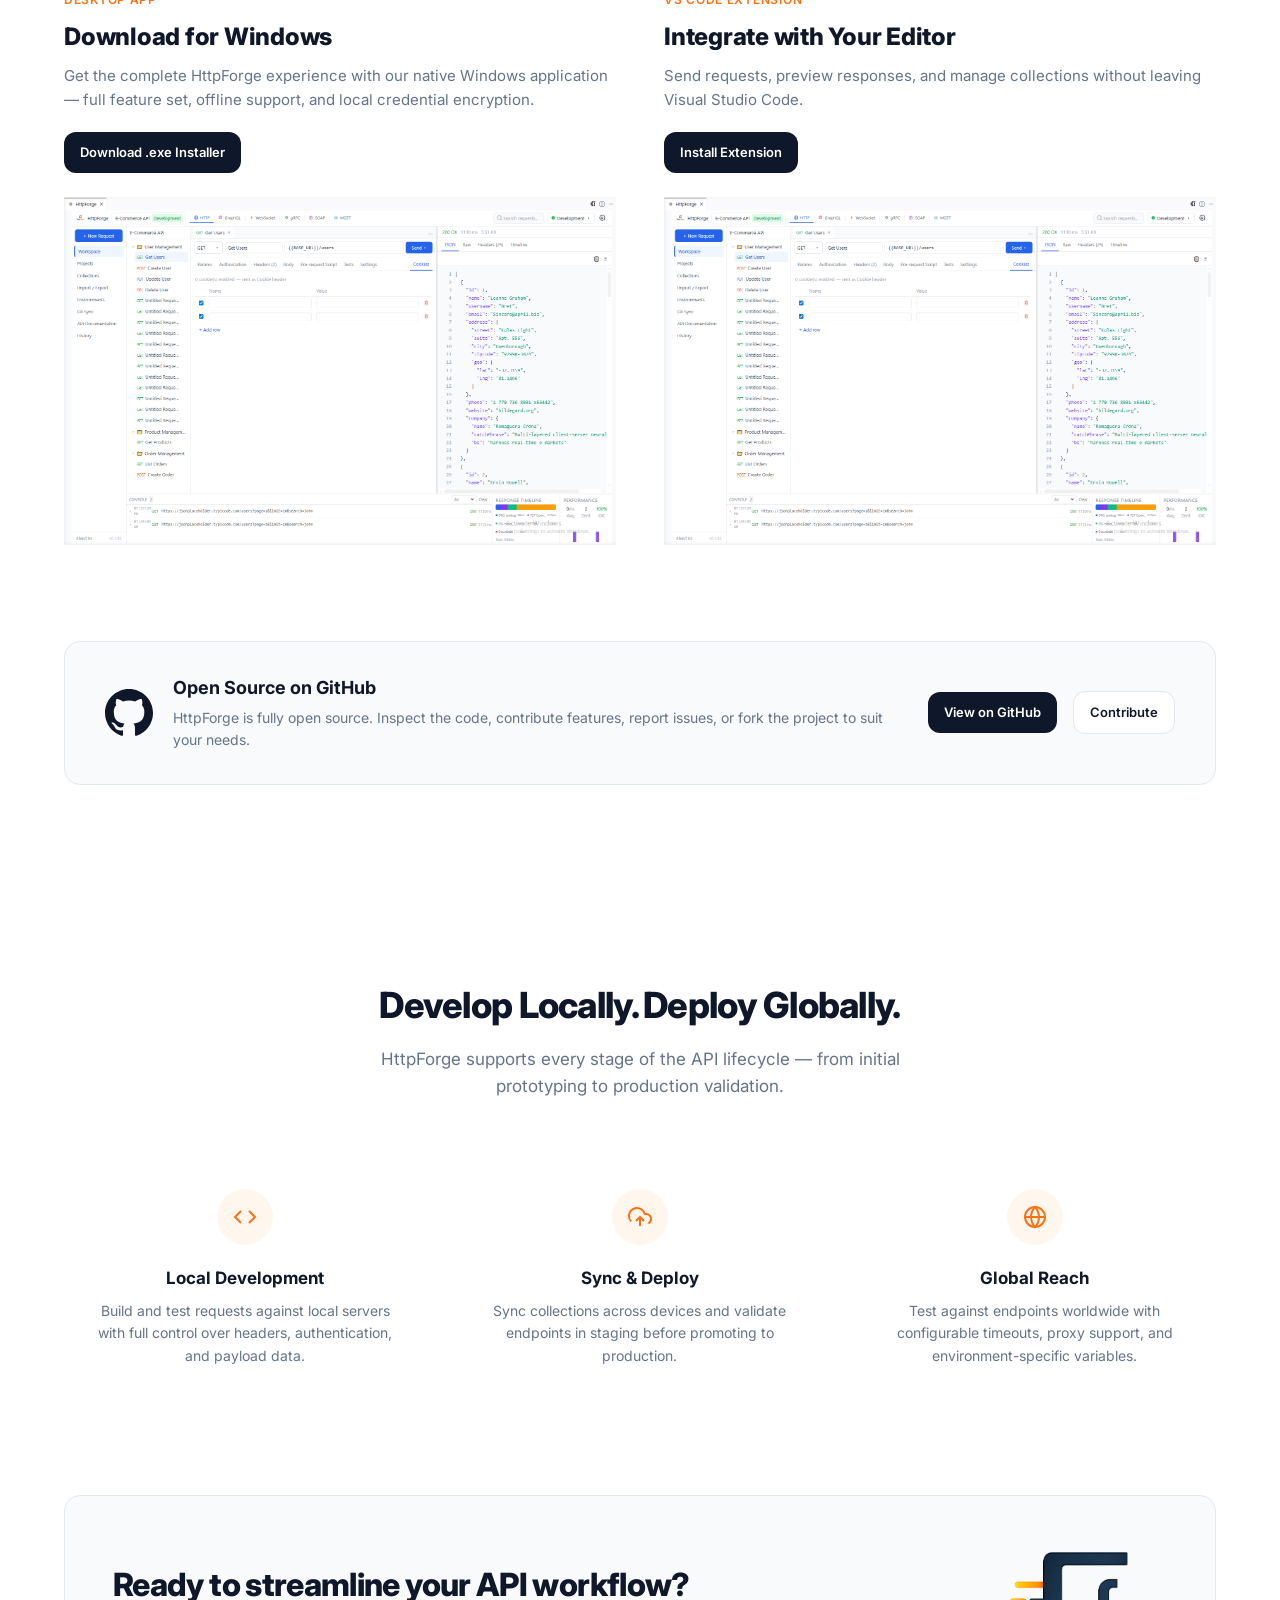
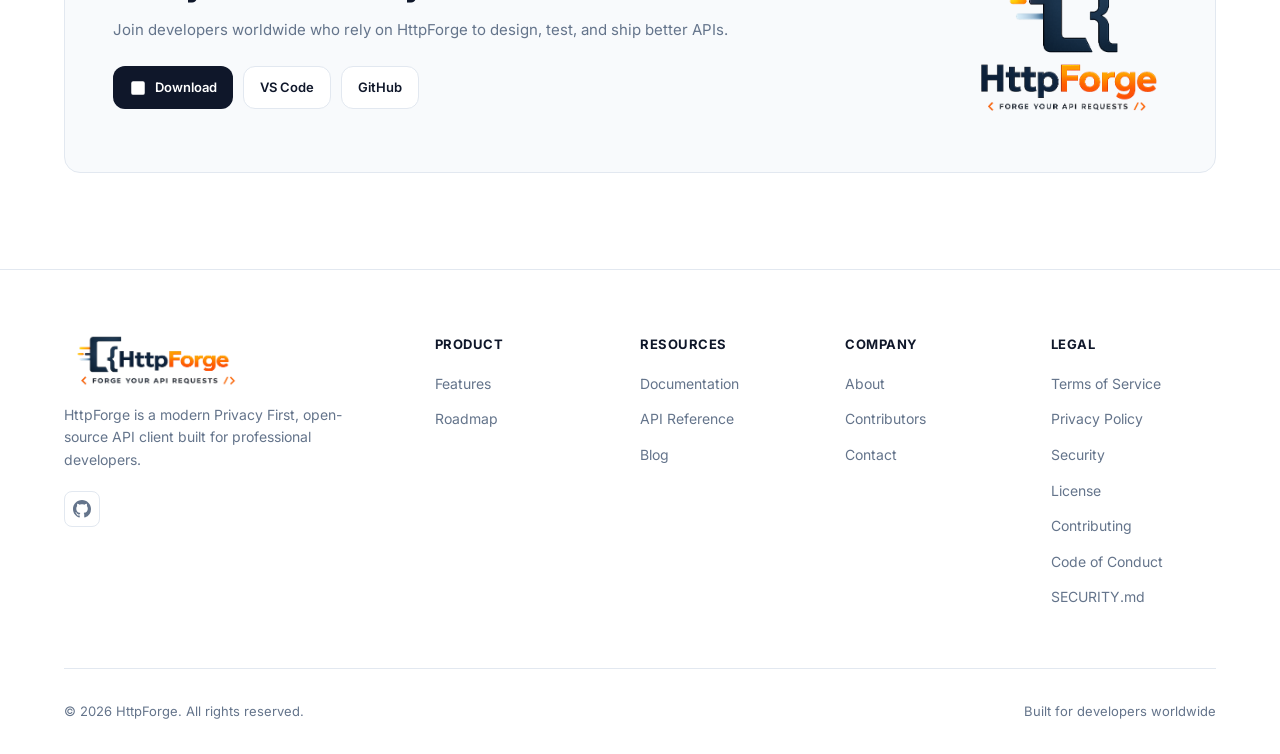
==== commit 9c845e43: "updated" ====
--- a/index.html
+++ b/index.html
@@ -338,6 +338,10 @@
             <li><a href="terms.html">Terms of Service</a></li>
             <li><a href="privacy.html">Privacy Policy</a></li>
             <li><a href="security.html">Security</a></li>
+            <li><a href="https://github.com/httpforge/web/blob/main/LICENSE" target="_blank" rel="noopener noreferrer">License</a></li>
+            <li><a href="https://github.com/httpforge/web/blob/main/CONTRIBUTING.md" target="_blank" rel="noopener noreferrer">Contributing</a></li>
+            <li><a href="https://github.com/httpforge/web/blob/main/CODE_OF_CONDUCT.md" target="_blank" rel="noopener noreferrer">Code of Conduct</a></li>
+            <li><a href="https://github.com/httpforge/web/blob/main/SECURITY.md" target="_blank" rel="noopener noreferrer">SECURITY.md</a></li>
           </ul>
         </div>
       </div>
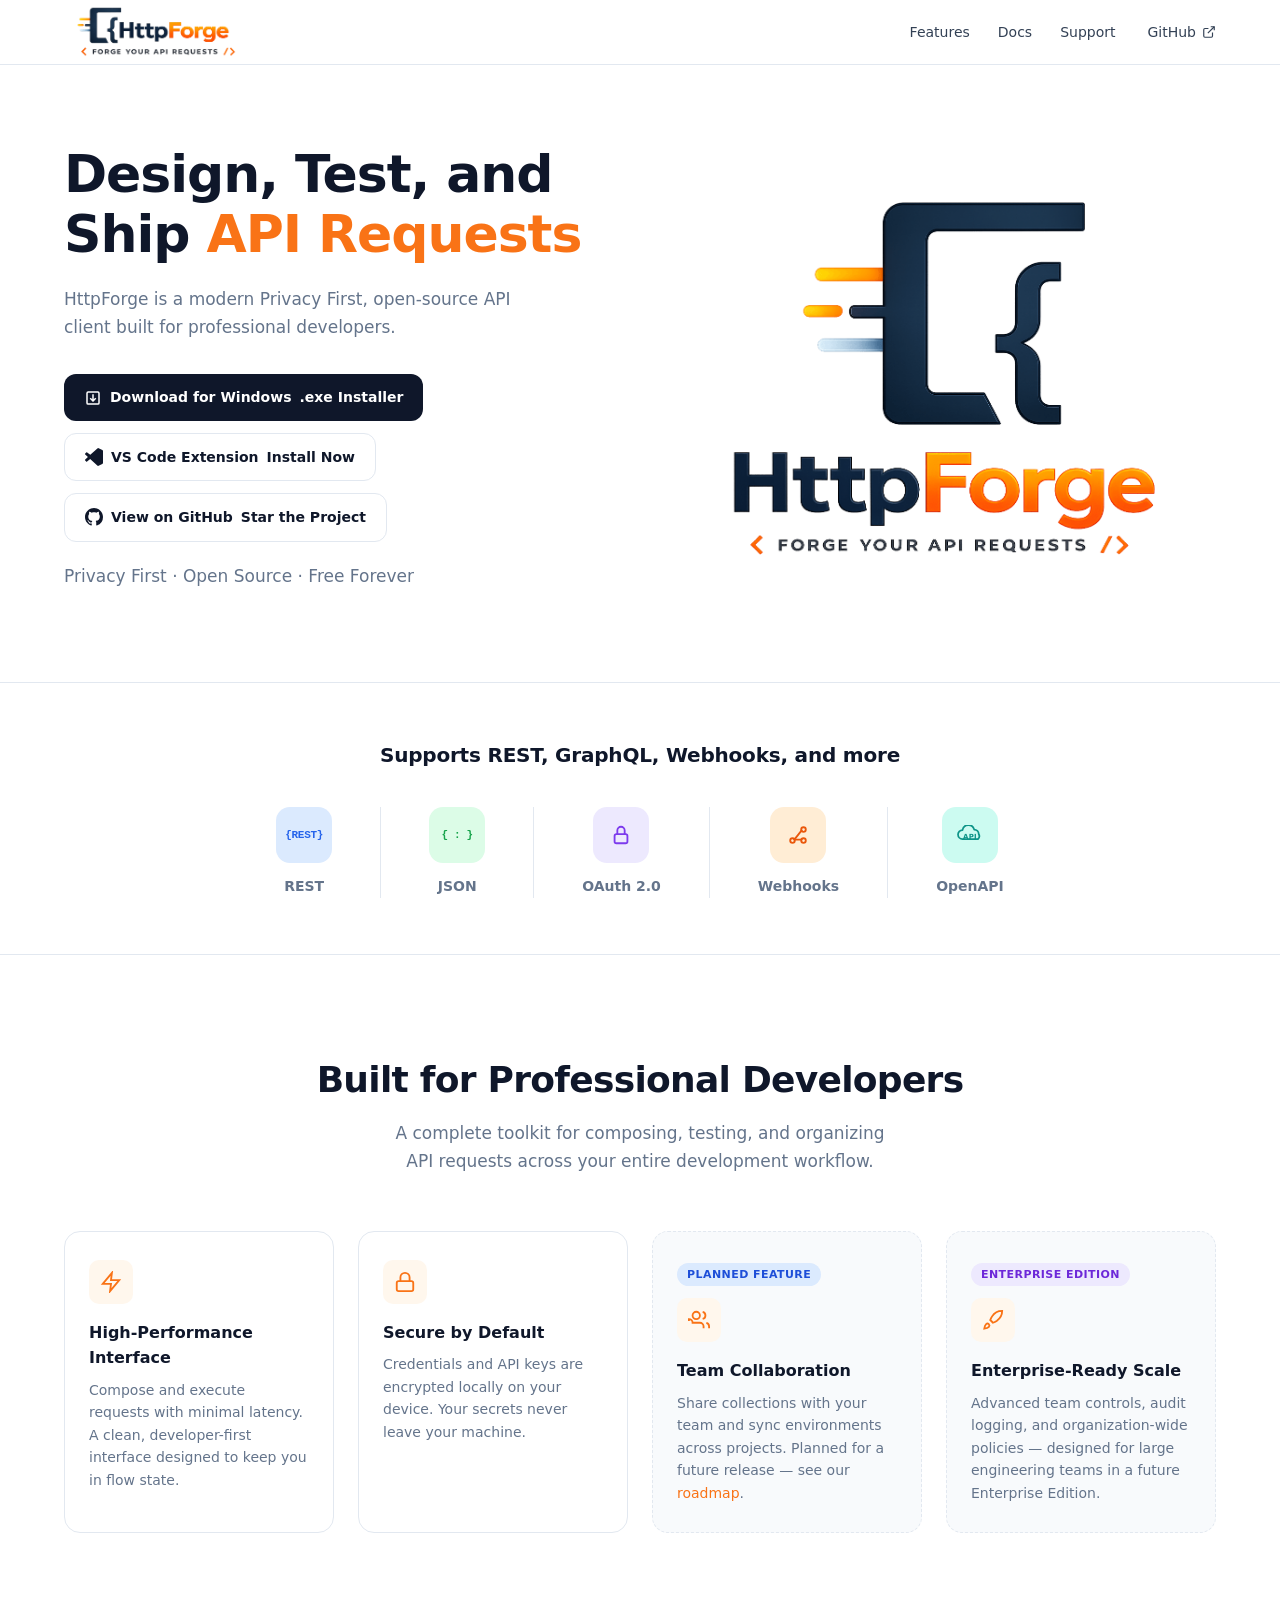
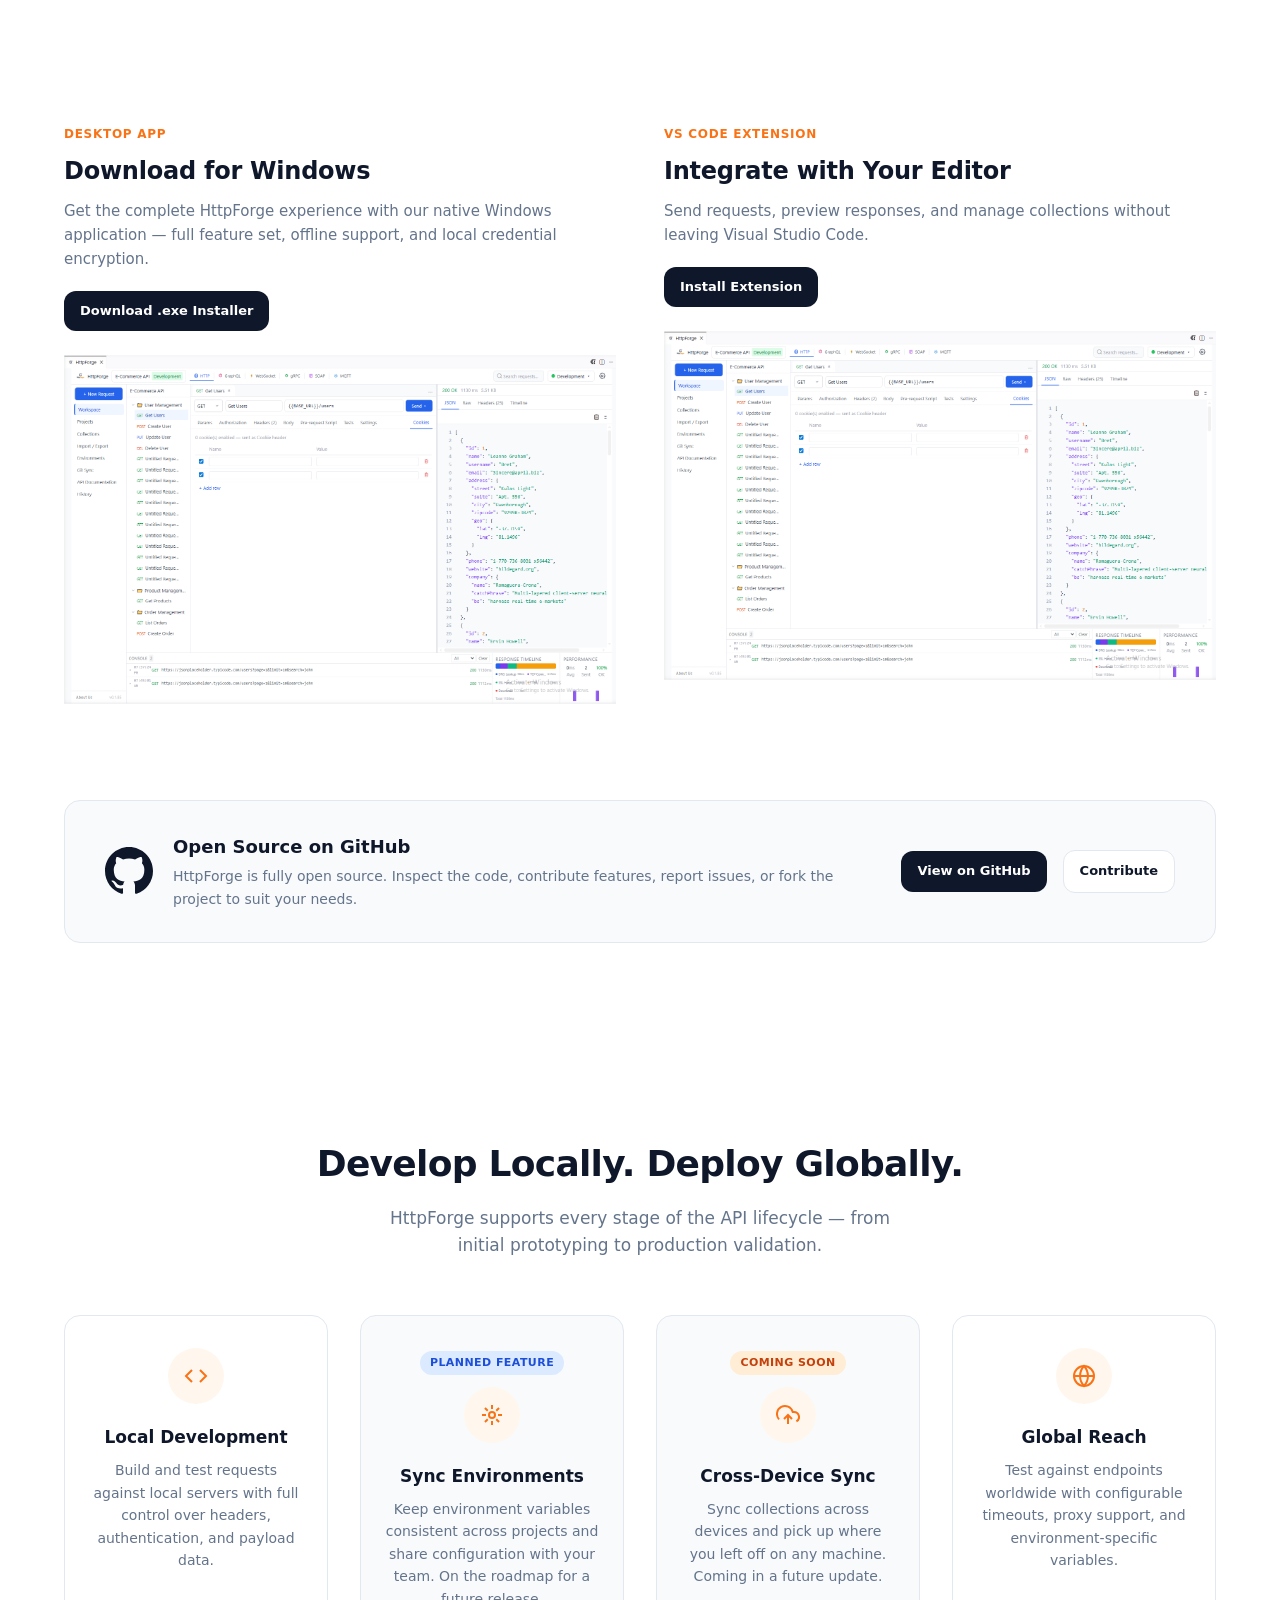
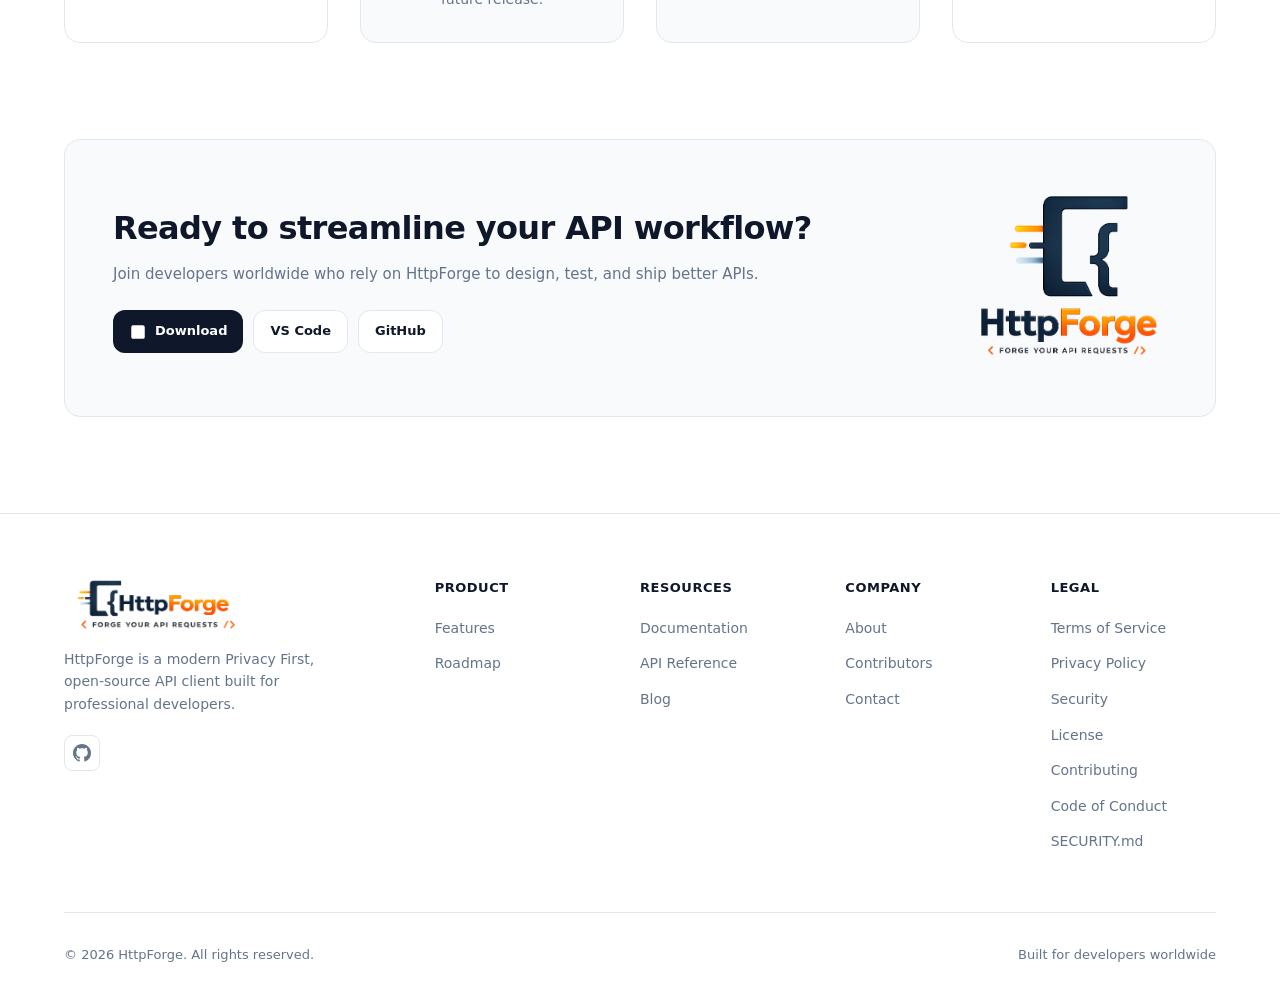
==== commit f315c3e3: "updated updated" ====
--- a/index.html
+++ b/index.html
@@ -3,6 +3,8 @@
 <head>
   <meta charset="UTF-8">
   <meta name="viewport" content="width=device-width, initial-scale=1.0">
+  <meta http-equiv="Content-Security-Policy" content="default-src 'self'; script-src 'self'; style-src 'self' https://fonts.googleapis.com; font-src 'self' https://fonts.gstatic.com; img-src 'self' data:; connect-src 'self'; object-src 'none'; frame-ancestors 'none'; base-uri 'self'; form-action 'self'; upgrade-insecure-requests">
+  <meta name="referrer" content="strict-origin-when-cross-origin">
   <meta name="theme-color" content="#0f172a">
   <title>HttpForge — Modern Open-Source API Client for Developers</title>
   <meta name="description" content="HttpForge is a modern Privacy First, open-source API client built for professional developers. Design, test, and manage REST API requests on Windows and VS Code.">
@@ -180,19 +182,21 @@
           <h3>Secure by Default</h3>
           <p>Credentials and API keys are encrypted locally on your device. Your secrets never leave your machine.</p>
         </div>
-        <div class="feature-card">
+        <div class="feature-card feature-card--planned">
+          <span class="status-badge status-badge--planned">Planned Feature</span>
           <div class="feature-icon">
             <svg width="22" height="22" viewBox="0 0 24 24" fill="none" stroke="currentColor" stroke-width="2"><path d="M17 21v-2a4 4 0 00-4-4H5a4 4 0 00-4-4v2"/><circle cx="9" cy="7" r="4"/><path d="M23 21v-2a4 4 0 00-3-3.87M16 3.13a4 4 0 010 7.75"/></svg>
           </div>
           <h3>Team Collaboration</h3>
-          <p>Share collections with your team, sync environments across projects, and maintain consistency at scale.</p>
-        </div>
-        <div class="feature-card">
+          <p>Share collections with your team and sync environments across projects. Planned for a future release — see our <a href="roadmap.html">roadmap</a>.</p>
+        </div>
+        <div class="feature-card feature-card--enterprise">
+          <span class="status-badge status-badge--enterprise">Enterprise Edition</span>
           <div class="feature-icon">
             <svg width="22" height="22" viewBox="0 0 24 24" fill="none" stroke="currentColor" stroke-width="2"><path d="M4.5 16.5c-1.5 1.26-2 5-2 5s3.74-.5 5-2c.71-.84.7-2.13-.09-2.91a2.18 2.18 0 00-2.91-.09z"/><path d="M12 15l-3-3a22 22 0 012-3.95A12.88 12.88 0 0122 2c0 2.72-.78 7.5-6 11a22.35 22.35 0 01-4 2z"/></svg>
           </div>
           <h3>Enterprise-Ready Scale</h3>
-          <p>From solo side projects to large engineering teams — HttpForge adapts to your API workflow as you grow.</p>
+          <p>Advanced team controls, audit logging, and organization-wide policies — designed for large engineering teams in a future Enterprise Edition.</p>
         </div>
       </div>
     </div>
@@ -252,12 +256,21 @@
           <h3>Local Development</h3>
           <p>Build and test requests against local servers with full control over headers, authentication, and payload data.</p>
         </div>
-        <div class="deploy-card">
+        <div class="deploy-card deploy-card--planned">
+          <span class="status-badge status-badge--planned">Planned Feature</span>
+          <div class="deploy-icon">
+            <svg width="24" height="24" viewBox="0 0 24 24" fill="none" stroke="currentColor" stroke-width="2"><path d="M12 2v4M12 18v4M4.93 4.93l2.83 2.83M16.24 16.24l2.83 2.83M2 12h4M18 12h4M4.93 19.07l2.83-2.83M16.24 7.76l2.83-2.83"/><circle cx="12" cy="12" r="3"/></svg>
+          </div>
+          <h3>Sync Environments</h3>
+          <p>Keep environment variables consistent across projects and share configuration with your team. On the roadmap for a future release.</p>
+        </div>
+        <div class="deploy-card deploy-card--soon">
+          <span class="status-badge status-badge--soon">Coming Soon</span>
           <div class="deploy-icon">
             <svg width="24" height="24" viewBox="0 0 24 24" fill="none" stroke="currentColor" stroke-width="2"><polyline points="16 16 12 12 8 16"/><line x1="12" y1="12" x2="12" y2="21"/><path d="M20.39 18.39A5 5 0 0018 9h-1.26A8 8 0 103 16.3"/></svg>
           </div>
-          <h3>Sync &amp; Deploy</h3>
-          <p>Sync collections across devices and validate endpoints in staging before promoting to production.</p>
+          <h3>Cross-Device Sync</h3>
+          <p>Sync collections across devices and pick up where you left off on any machine. Coming in a future update.</p>
         </div>
         <div class="deploy-card">
           <div class="deploy-icon">
--- a/css/style.css
+++ b/css/style.css
@@ -420,6 +420,50 @@
   line-height: 1.6;
 }
 
+.feature-card--planned,
+.feature-card--enterprise,
+.deploy-card--planned,
+.deploy-card--soon {
+  position: relative;
+  border-style: dashed;
+  background: var(--color-bg-subtle);
+}
+
+.feature-card a {
+  color: var(--color-accent);
+  font-weight: 500;
+}
+
+.feature-card a:hover {
+  text-decoration: underline;
+}
+
+.status-badge {
+  display: inline-block;
+  padding: 3px 10px;
+  border-radius: 999px;
+  font-size: 0.6875rem;
+  font-weight: 700;
+  letter-spacing: 0.04em;
+  text-transform: uppercase;
+  margin-bottom: 12px;
+}
+
+.status-badge--soon {
+  background: #ffedd5;
+  color: #c2410c;
+}
+
+.status-badge--planned {
+  background: #dbeafe;
+  color: #1d4ed8;
+}
+
+.status-badge--enterprise {
+  background: #ede9fe;
+  color: #6d28d9;
+}
+
 /* ── Product Showcase ── */
 .product-showcase {
   display: grid;
@@ -538,13 +582,15 @@
 /* ── Deploy Section ── */
 .deploy-grid {
   display: grid;
-  grid-template-columns: repeat(3, 1fr);
+  grid-template-columns: repeat(auto-fit, minmax(220px, 1fr));
   gap: 32px;
 }
 
 .deploy-card {
   text-align: center;
   padding: 32px 24px;
+  border: 1px solid var(--color-border);
+  border-radius: var(--radius-lg);
 }
 
 .deploy-icon {
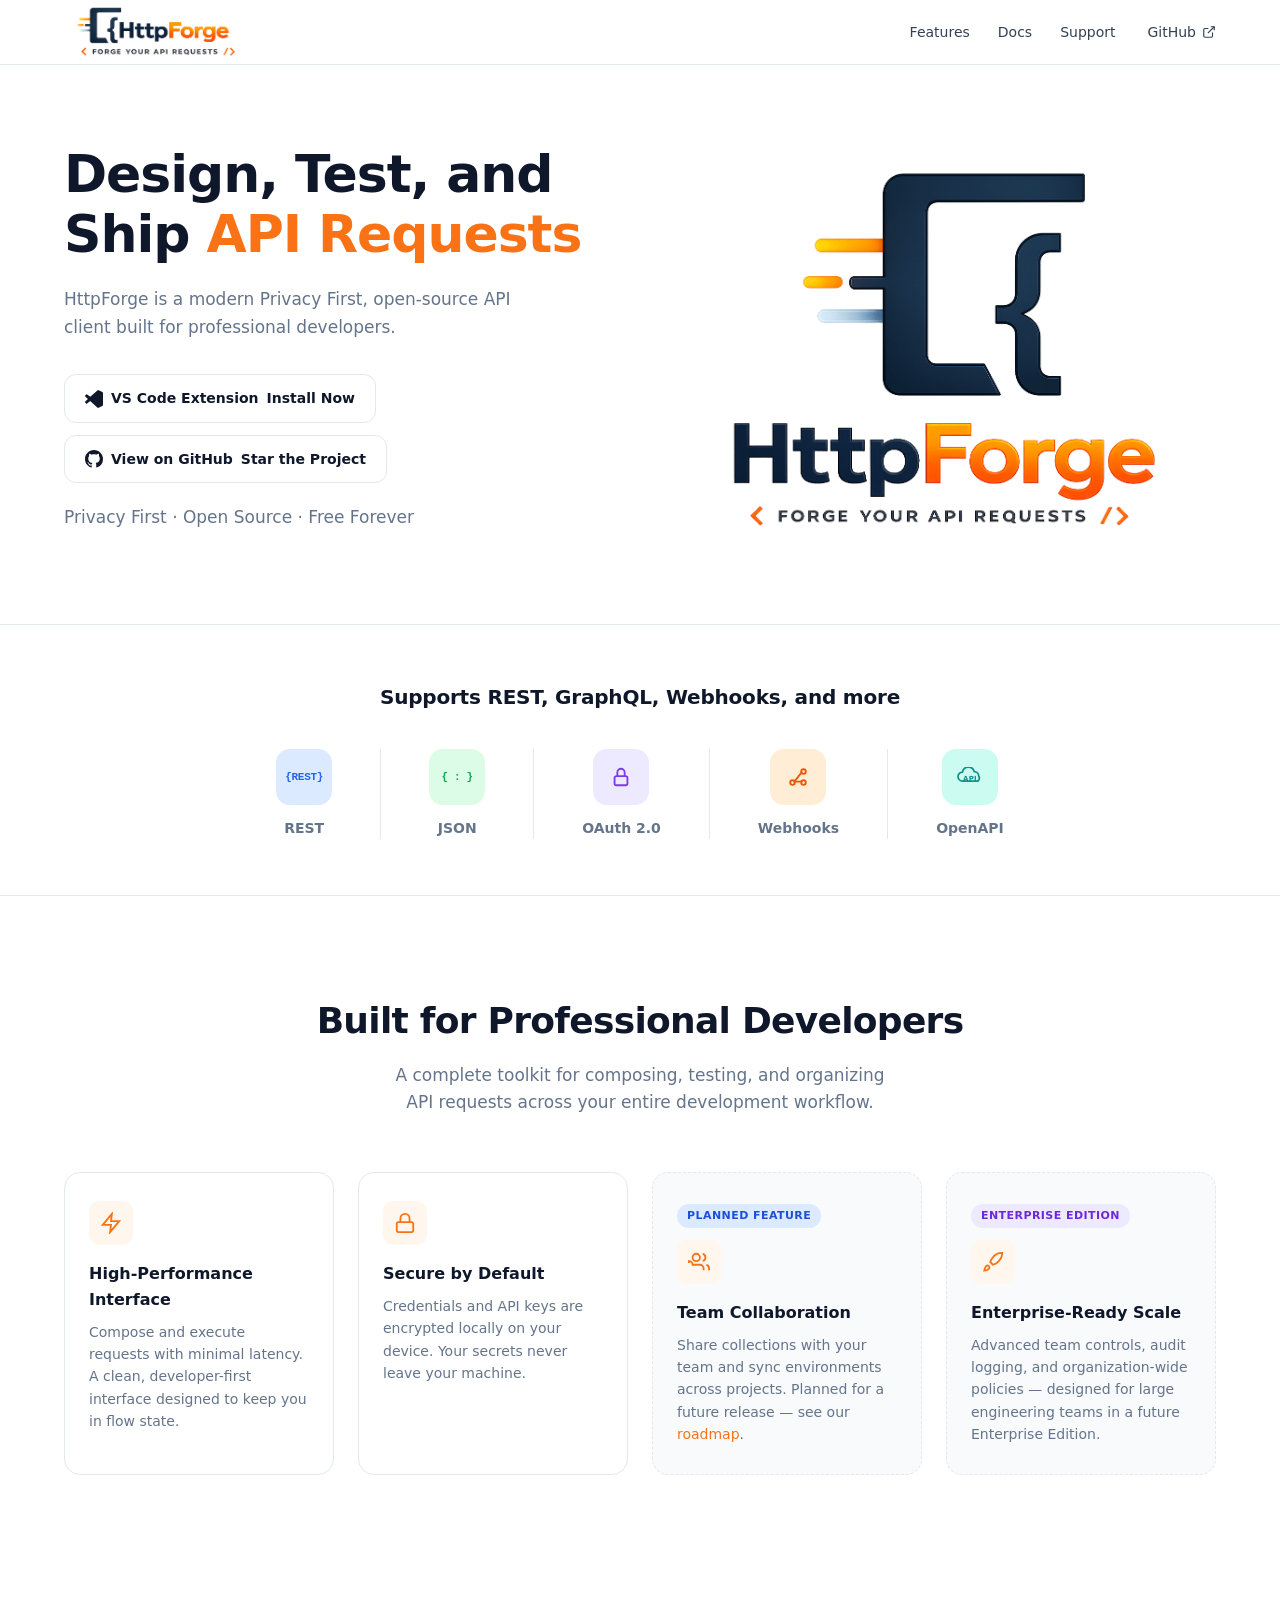
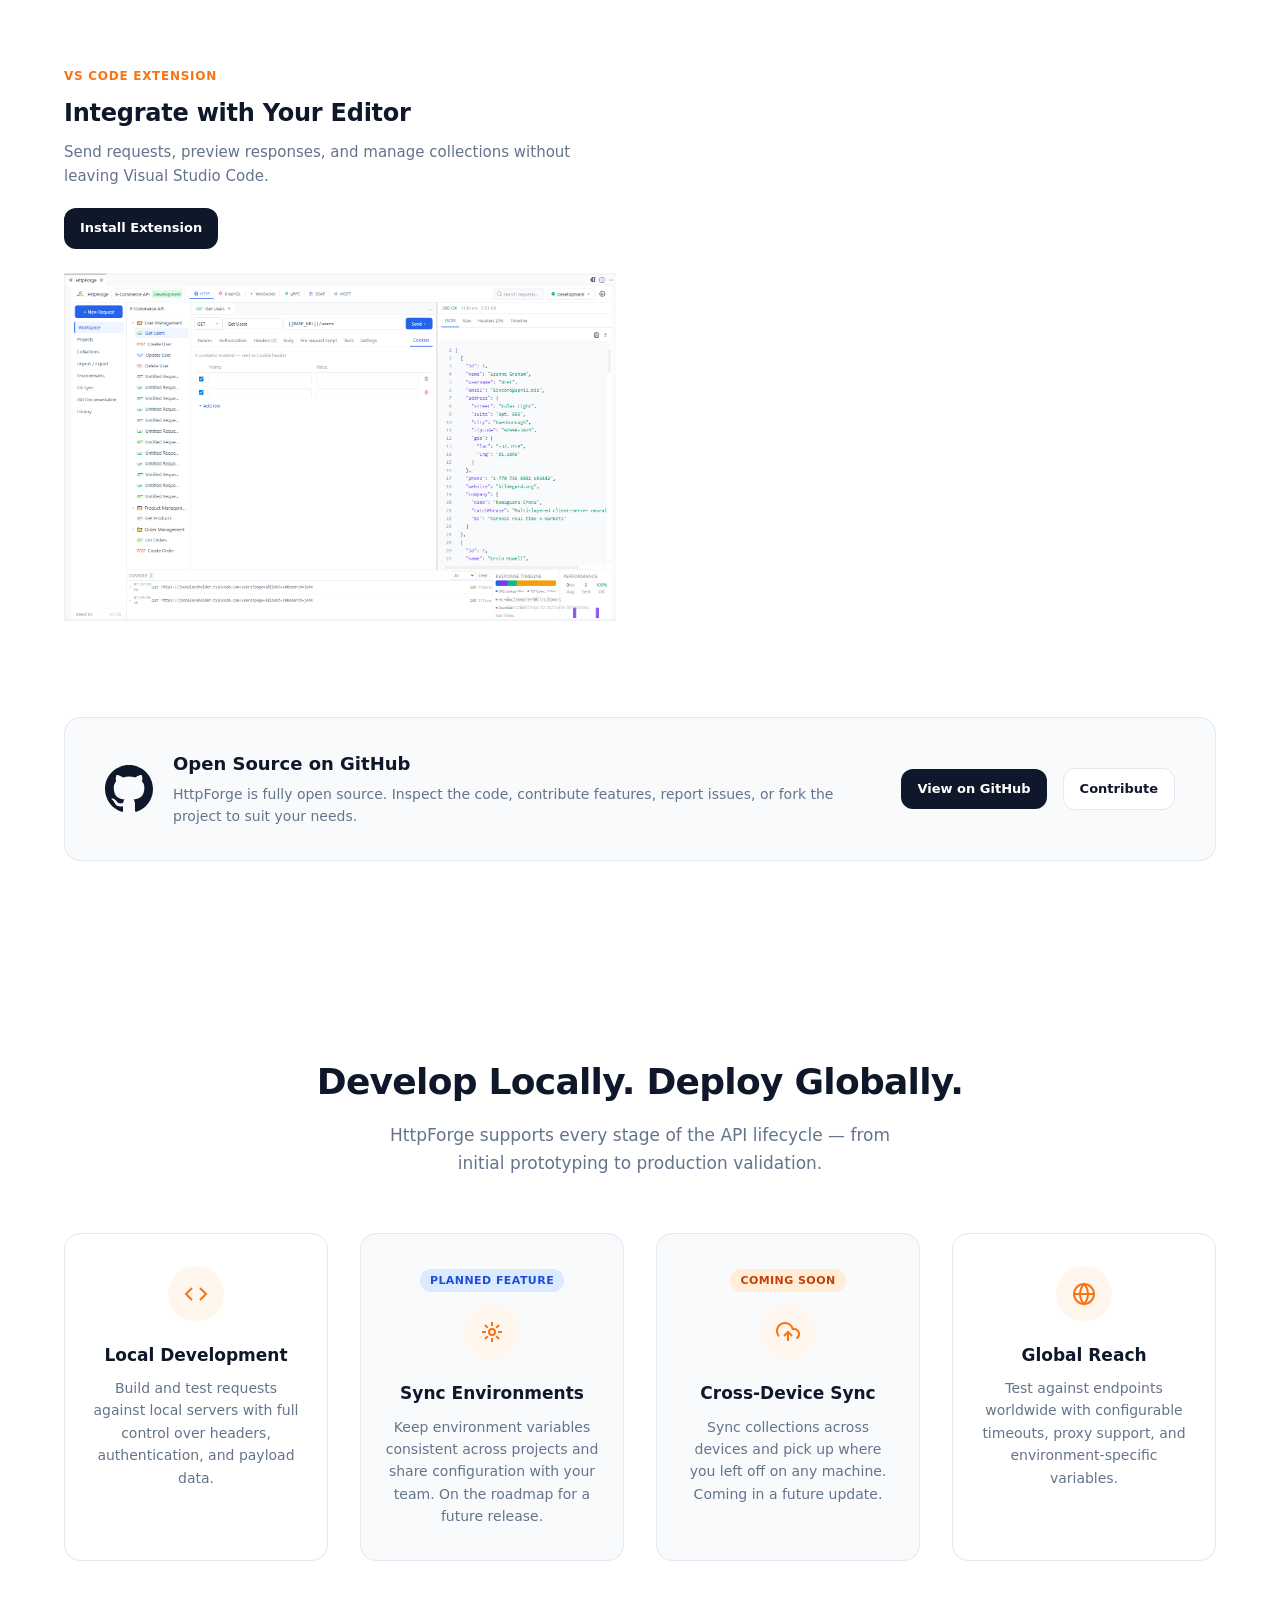
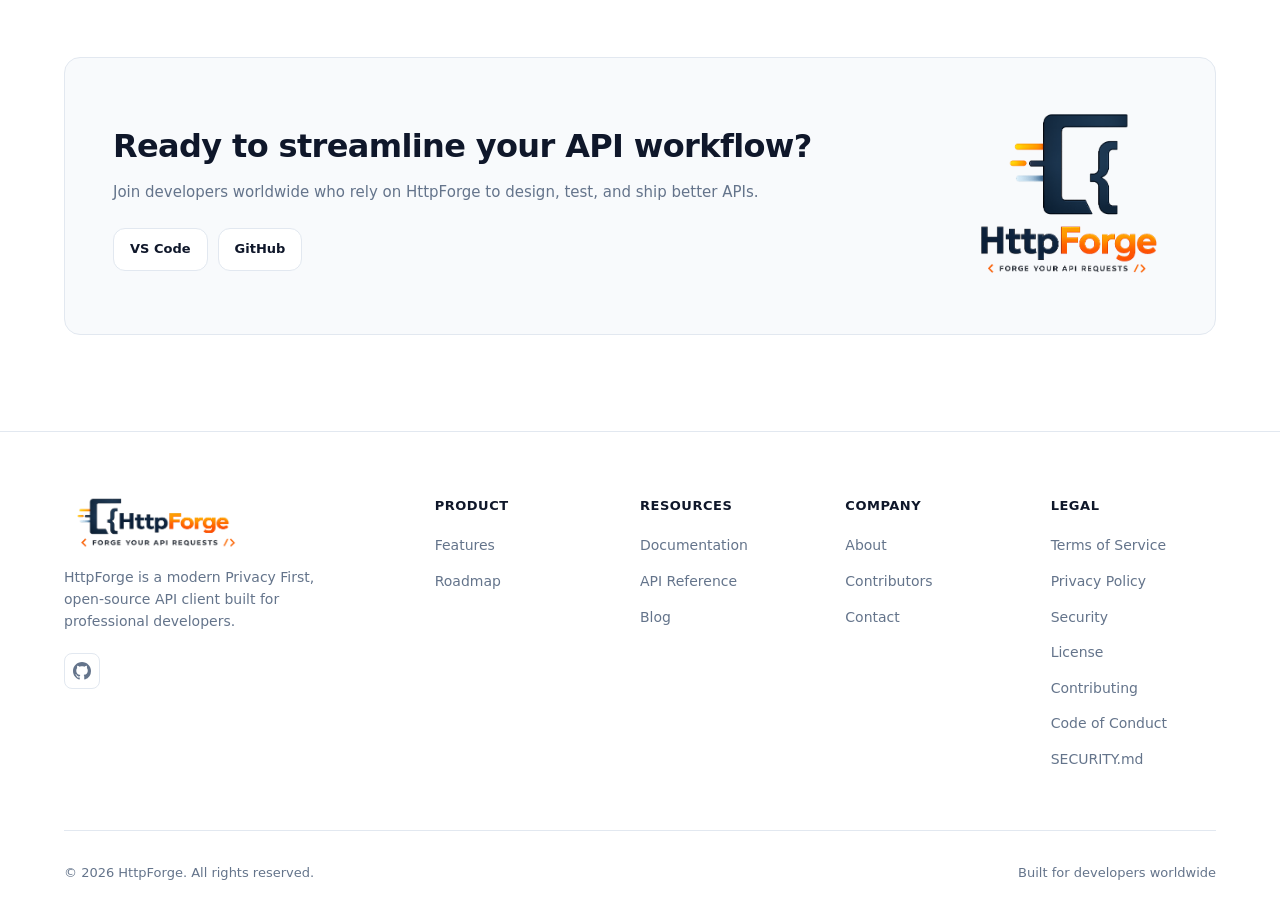
==== commit d66abe4c: "Update index.html" ====
--- a/index.html
+++ b/index.html
@@ -29,6 +29,16 @@
   <link href="https://fonts.googleapis.com/css2?family=Inter:wght@400;500;600;700;800&display=swap" rel="stylesheet">
   <link rel="stylesheet" href="css/style.css">
   <link rel="icon" href="assets/logo.png" type="image/png">
+ 
+ <!-- Google tag (gtag.js) -->
+<script async src="https://www.googletagmanager.com/gtag/js?id=G-CJEL0H8G5Y"></script>
+<script>
+  window.dataLayer = window.dataLayer || [];
+  function gtag(){dataLayer.push(arguments);}
+  gtag('js', new Date());
+
+  gtag('config', 'G-CJEL0H8G5Y');
+</script>
   <script type="application/ld+json">
   {
     "@context": "https://schema.org",
@@ -96,12 +106,12 @@
         <h1>Design, Test, and Ship <span class="accent">API Requests</span></h1>
         <p>HttpForge is a modern Privacy First, open-source API client built for professional developers.</p>
         <div class="hero-actions">
-          <a href="#download" class="btn btn-primary">
+          <!-- <a href="#download" class="btn btn-primary">
             <svg class="btn-icon" viewBox="0 0 24 24" fill="currentColor"><path d="M3 5.5A2.5 2.5 0 015.5 3h13A2.5 2.5 0 0121 5.5v13a2.5 2.5 0 01-2.5 2.5h-13A2.5 2.5 0 013 18.5v-13zM5.5 5a.5.5 0 00-.5.5v13a.5.5 0 00.5.5h13a.5.5 0 00.5-.5v-13a.5.5 0 00-.5-.5h-13z"/><path d="M11 7h2v6.5l2-2 1.4 1.4L12 17.3 7.6 12.9 9 11.5l2 2V7z"/></svg>
             Download for Windows
             <span style="opacity:.7;font-weight:400">.exe Installer</span>
-          </a>
-          <a href="#vscode" class="btn btn-outline">
+          </a> -->
+          <a href="https://marketplace.visualstudio.com/items?itemName=httpforge.httpforge&ssr=false#overview" class="btn btn-outline" target="_blank" rel="noopener noreferrer">
             <svg class="btn-icon" viewBox="0 0 24 24" fill="currentColor"><path d="M23.15 2.587L18.21.21a1.494 1.494 0 00-1.705.29l-9.46 8.63-4.12-3.128a.999.999 0 00-1.276.057L.327 7.261A1 1 0 00.326 8.74L3.899 12 .326 15.26a1 1 0 000 1.479l1.185 1.165a1 1 0 001.276.057l4.12-3.128 9.46 8.63a1.492 1.492 0 001.705.29l4.942-2.377A1.5 1.5 0 0024 20.06V3.939a1.5 1.5 0 00-.85-1.352z"/></svg>
             VS Code Extension
             <span style="opacity:.7;font-weight:400">Install Now</span>
@@ -205,18 +215,18 @@
   <!-- Product Showcase -->
   <section class="section" style="padding-top:0">
     <div class="container product-showcase">
-      <div class="product-block" id="download">
+      <!-- <div class="product-block" id="download">
         <span class="product-label">Desktop App</span>
         <h3>Download for Windows</h3>
         <p>Get the complete HttpForge experience with our native Windows application — full feature set, offline support, and local credential encryption.</p>
         <a href="#" class="btn btn-primary btn-sm">Download .exe Installer</a>
         <image src="./assets/vs_code.png" />
-      </div>
+      </div> -->
       <div class="product-block" id="vscode">
         <span class="product-label">VS Code Extension</span>
         <h3>Integrate with Your Editor</h3>
         <p>Send requests, preview responses, and manage collections without leaving Visual Studio Code.</p>
-        <a href="#" class="btn btn-primary btn-sm">Install Extension</a>
+        <a href="https://marketplace.visualstudio.com/items?itemName=httpforge.httpforge&ssr=false#overview" class="btn btn-primary btn-sm" target="_blank" rel="noopener noreferrer">Install Extension</a>
         <image src="./assets/vs_code.png" />
       </div>
     </div>
@@ -291,11 +301,11 @@
           <h2>Ready to streamline your API workflow?</h2>
           <p>Join developers worldwide who rely on HttpForge to design, test, and ship better APIs.</p>
           <div class="bottom-cta-actions">
-            <a href="#download" class="btn btn-primary btn-sm">
+            <!-- <a href="#download" class="btn btn-primary btn-sm">
               <svg class="btn-icon" viewBox="0 0 24 24" fill="currentColor"><path d="M3 5.5A2.5 2.5 0 015.5 3h13A2.5 2.5 0 0121 5.5v13a2.5 2.5 0 01-2.5 2.5h-13A2.5 2.5 0 013 18.5v-13z"/></svg>
               Download
-            </a>
-            <a href="#vscode" class="btn btn-outline btn-sm">VS Code</a>
+            </a> -->
+            <a href="https://marketplace.visualstudio.com/items?itemName=httpforge.httpforge&ssr=false#overview" class="btn btn-outline btn-sm" target="_blank" rel="noopener noreferrer">VS Code</a>
             <a href="https://github.com/httpforge" class="btn btn-outline btn-sm" target="_blank" rel="noopener noreferrer">GitHub</a>
           </div>
         </div>
